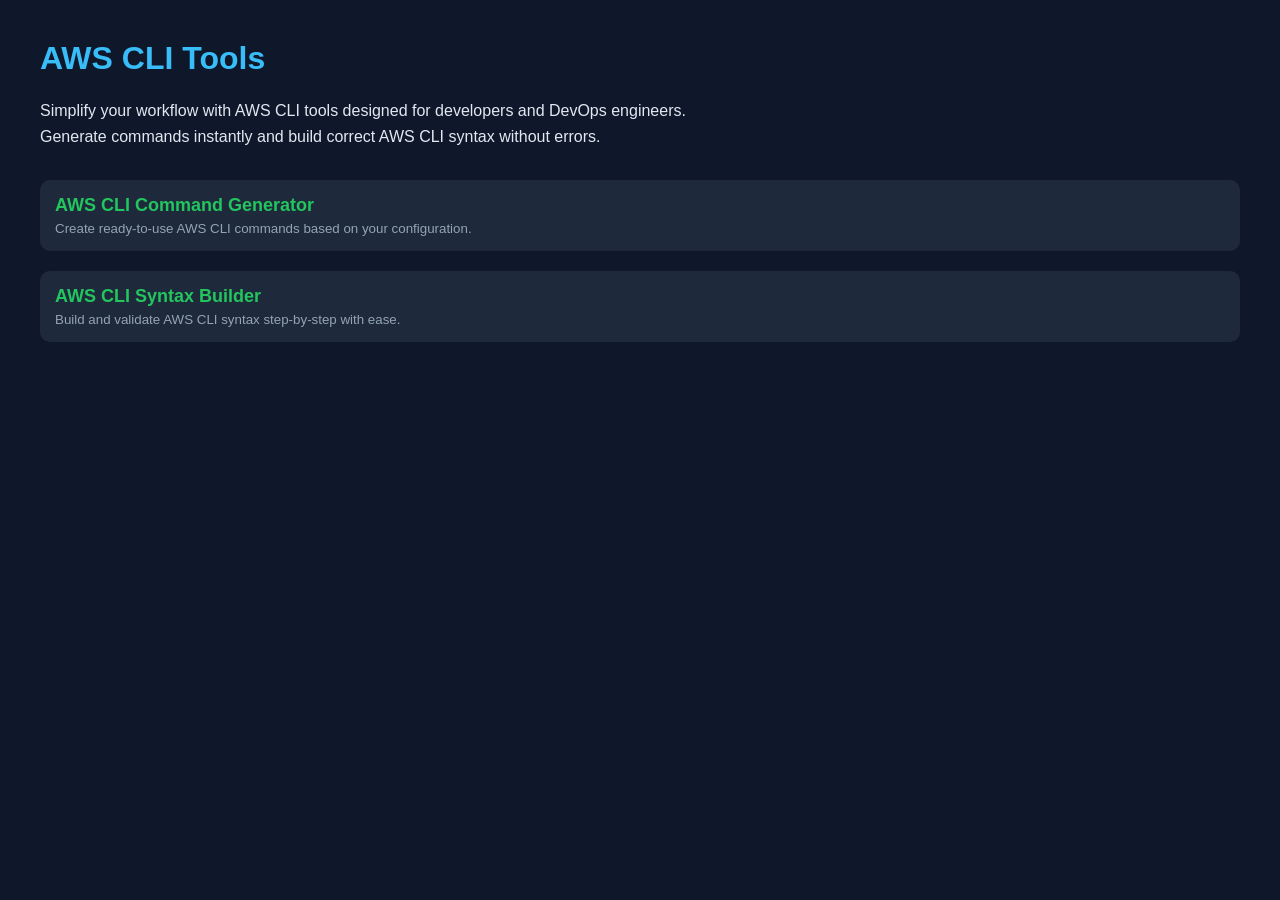
==== index.html @ 48c49c44 "Initial commit" ====
<!DOCTYPE html>
<html lang="en">
<head>
    <meta charset="UTF-8">
    <meta name="viewport" content="width=device-width, initial-scale=1.0">

    <!-- 🔐 Google Site Verification -->
    <meta name="google-site-verification" content="TU_CODIGO_DE_VERIFICACION_AQUI">

    <!-- SEO Básico -->
    <title>AWS CLI Tools – Command Generator & Syntax Builder</title>
    <meta name="description" content="Free AWS CLI tools to generate commands and build correct syntax instantly. Improve productivity with AWS command generators and syntax builders.">
    <meta name="keywords" content="aws cli command generator, aws cli syntax builder, aws command tool, aws cli helper, aws developer tools">
    <meta name="author" content="AI Tools Suite">

    <!-- Open Graph -->
    <meta property="og:title" content="AWS CLI Tools – Command Generator & Syntax Builder">
    <meta property="og:description" content="Generate AWS CLI commands and build correct syntax easily.">
    <meta property="og:type" content="website">

    <!-- Estilos -->
    <style>
        body {
            font-family: Arial, sans-serif;
            margin: 40px;
            background: #0f172a;
            color: #e2e8f0;
        }
        h1 {
            color: #38bdf8;
        }
        p {
            max-width: 700px;
            line-height: 1.6;
        }
        .tools {
            margin-top: 30px;
        }
        .tool {
            margin-bottom: 20px;
            padding: 15px;
            background: #1e293b;
            border-radius: 10px;
            transition: 0.2s;
        }
        .tool:hover {
            background: #334155;
        }
        a {
            text-decoration: none;
            color: #22c55e;
            font-weight: bold;
            font-size: 18px;
        }
        small {
            display: block;
            margin-top: 5px;
            color: #94a3b8;
        }
    </style>
</head>
<body>

    <h1>AWS CLI Tools</h1>

    <p>
        Simplify your workflow with AWS CLI tools designed for developers and DevOps engineers.
        Generate commands instantly and build correct AWS CLI syntax without errors.
    </p>

    <div class="tools">

        <div class="tool">
            <a href="cli_command_generator_aws/">AWS CLI Command Generator</a>
            <small>Create ready-to-use AWS CLI commands based on your configuration.</small>
        </div>

        <div class="tool">
            <a href="cli_syntax_builder/">AWS CLI Syntax Builder</a>
            <small>Build and validate AWS CLI syntax step-by-step with ease.</small>
        </div>

    </div>

</body>
</html>
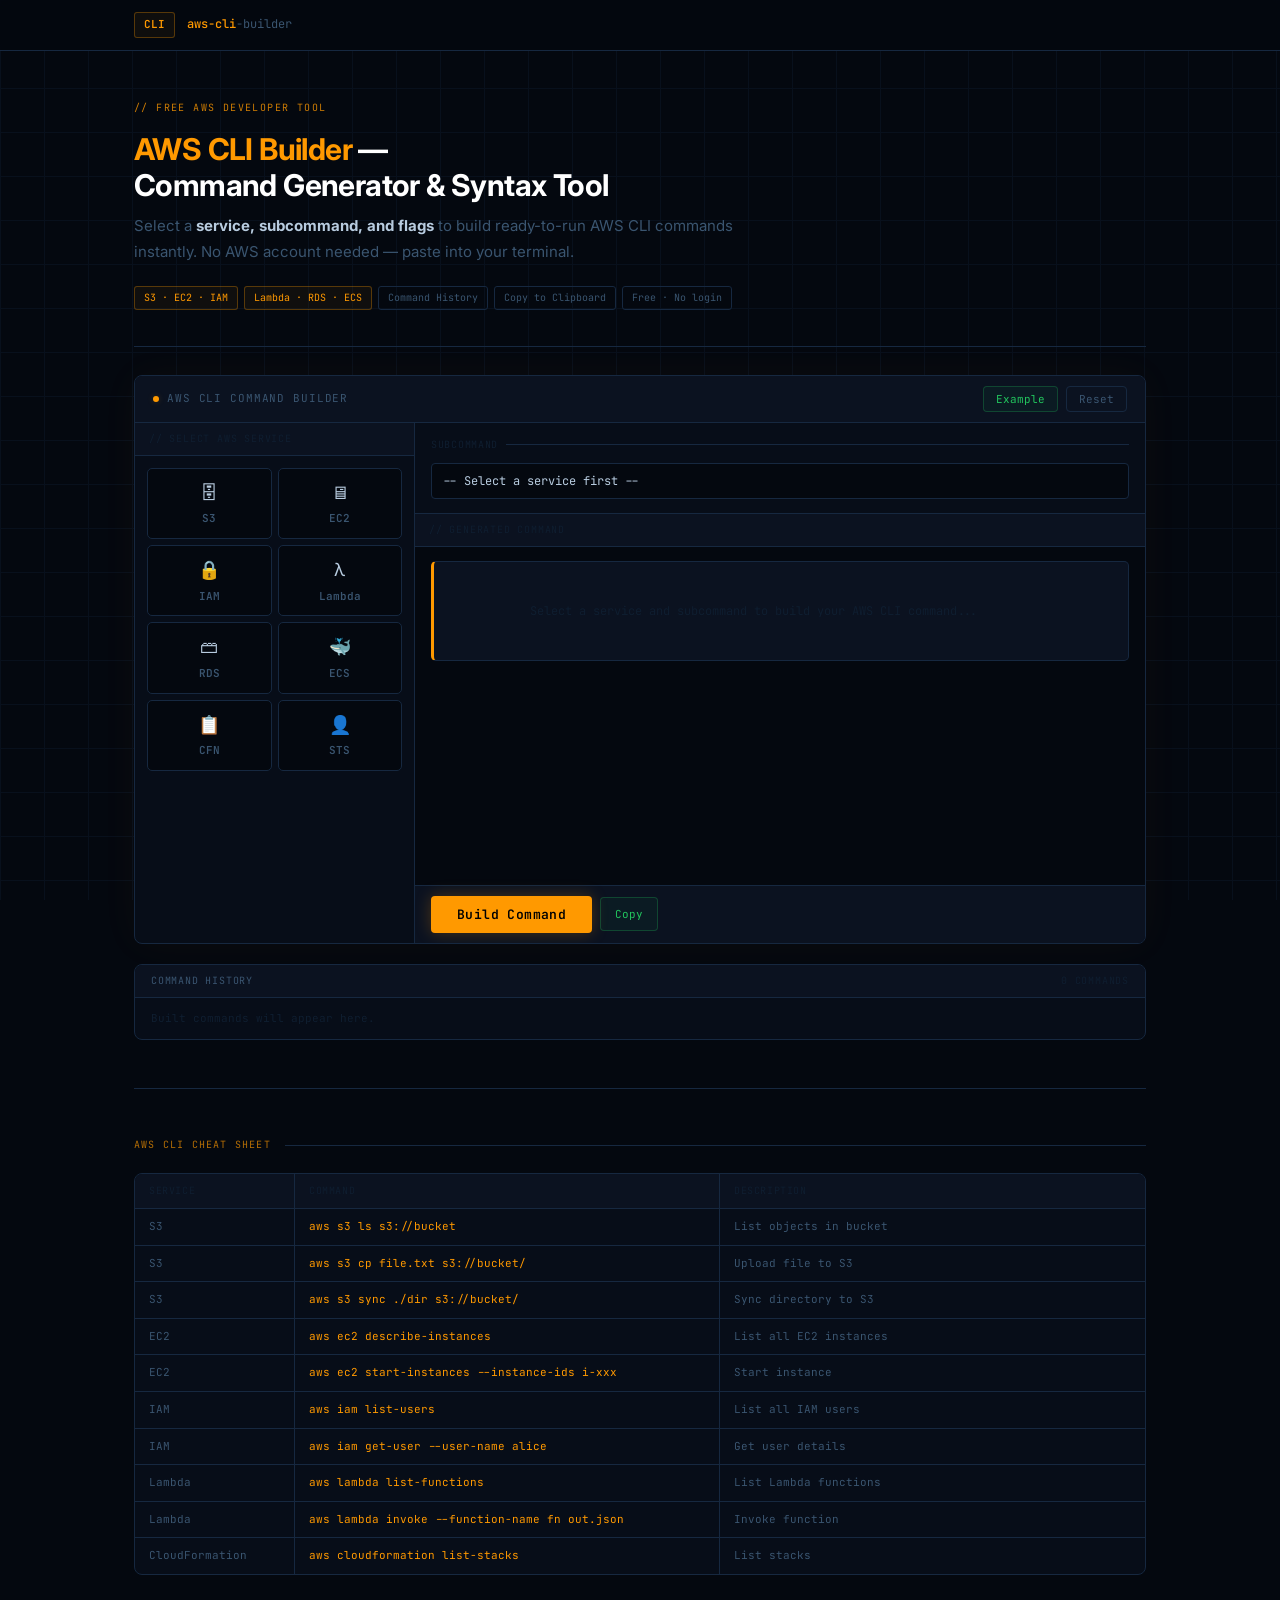
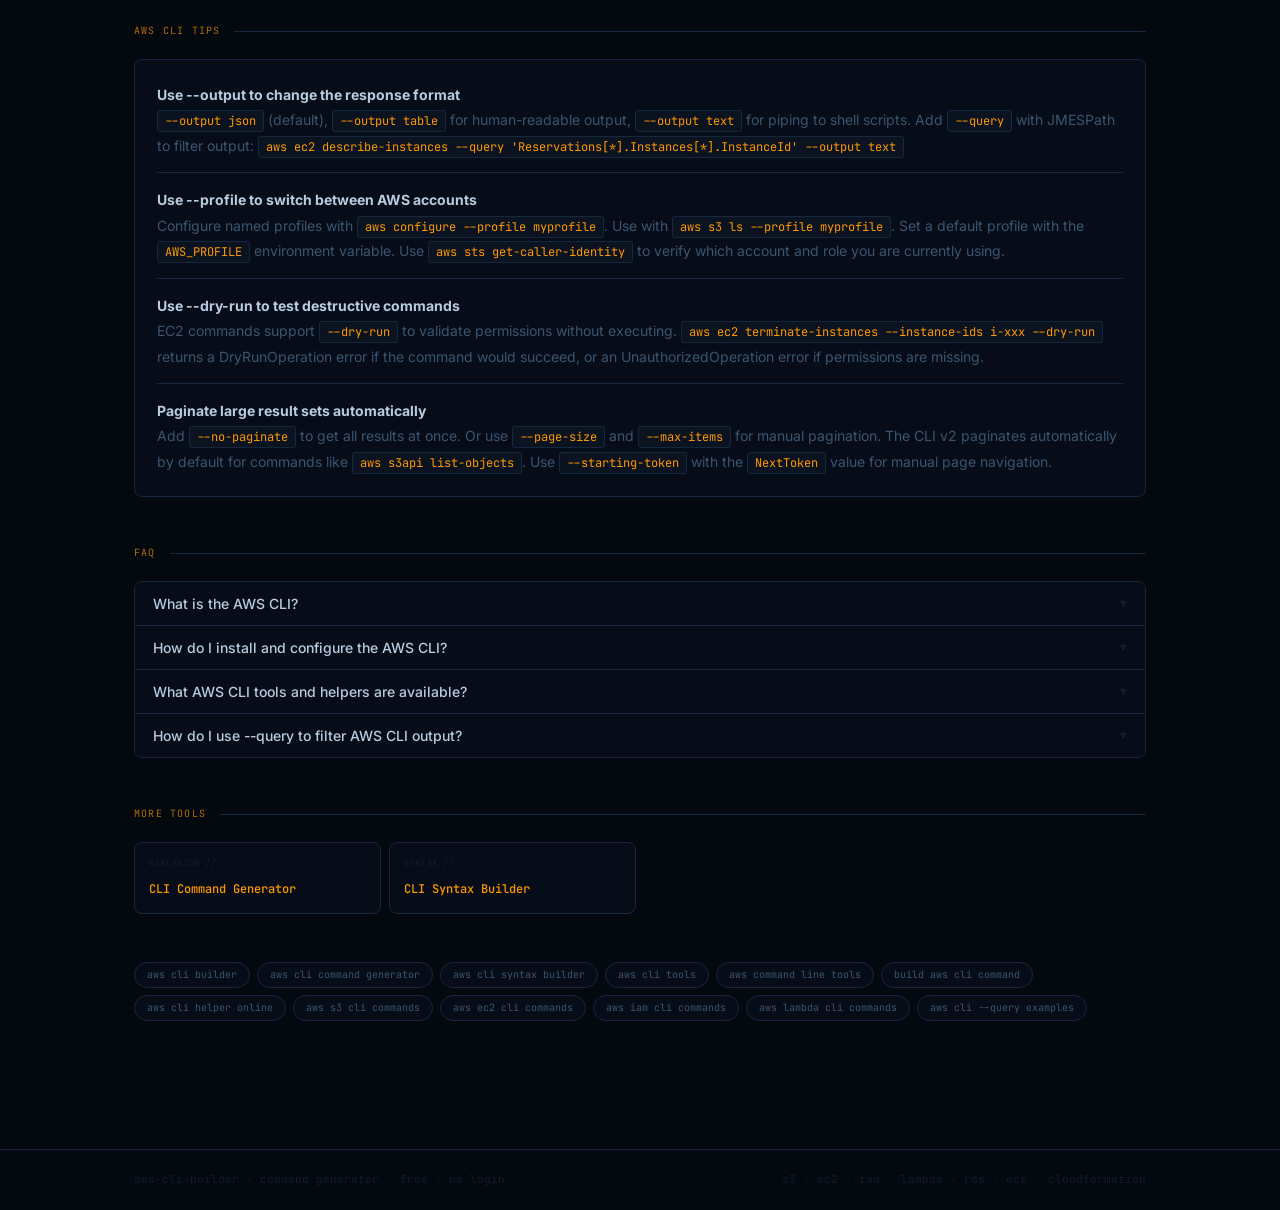
==== commit c2d13b90: "Actualizar index.html" ====
--- a/index.html
+++ b/index.html
@@ -1,86 +1,1536 @@
 <!DOCTYPE html>
+
 <html lang="en">
 <head>
-    <meta charset="UTF-8">
-    <meta name="viewport" content="width=device-width, initial-scale=1.0">
-
-    <!-- 🔐 Google Site Verification -->
-    <meta name="google-site-verification" content="TU_CODIGO_DE_VERIFICACION_AQUI">
-
-    <!-- SEO Básico -->
-    <title>AWS CLI Tools – Command Generator & Syntax Builder</title>
-    <meta name="description" content="Free AWS CLI tools to generate commands and build correct syntax instantly. Improve productivity with AWS command generators and syntax builders.">
-    <meta name="keywords" content="aws cli command generator, aws cli syntax builder, aws command tool, aws cli helper, aws developer tools">
-    <meta name="author" content="AI Tools Suite">
-
-    <!-- Open Graph -->
-    <meta property="og:title" content="AWS CLI Tools – Command Generator & Syntax Builder">
-    <meta property="og:description" content="Generate AWS CLI commands and build correct syntax easily.">
-    <meta property="og:type" content="website">
-
-    <!-- Estilos -->
-    <style>
-        body {
-            font-family: Arial, sans-serif;
-            margin: 40px;
-            background: #0f172a;
-            color: #e2e8f0;
-        }
-        h1 {
-            color: #38bdf8;
-        }
-        p {
-            max-width: 700px;
-            line-height: 1.6;
-        }
-        .tools {
-            margin-top: 30px;
-        }
-        .tool {
-            margin-bottom: 20px;
-            padding: 15px;
-            background: #1e293b;
-            border-radius: 10px;
-            transition: 0.2s;
-        }
-        .tool:hover {
-            background: #334155;
-        }
-        a {
-            text-decoration: none;
-            color: #22c55e;
-            font-weight: bold;
-            font-size: 18px;
-        }
-        small {
-            display: block;
-            margin-top: 5px;
-            color: #94a3b8;
-        }
-    </style>
+<meta charset="UTF-8">
+<meta name="viewport" content="width=device-width, initial-scale=1.0">
+<meta name="google-site-verification" content="PkLa_ViOo6FAHpvh8SacceMb95o9tePRdrqLNBz9X1M" />
+<meta name="robots" content="index, follow">
+
+<title>AWS CLI Builder – Free AWS Command Generator &amp; Syntax Builder</title>
+
+<meta name="description" content="Free AWS CLI builder. Select a service, subcommand and flags to generate ready-to-use AWS CLI commands instantly. Covers S3, EC2, IAM, Lambda, RDS, ECS, and more. No login required.">
+
+<meta name="keywords" content="aws cli builder, aws cli command generator, aws cli syntax builder, aws command line tools, aws cli tools, aws cli generator free, build aws cli command, aws cli helper, aws command generator">
+
+<link rel="canonical" href="https://franrivalbigprojects.github.io/aws-cli-tools/">
+
+<meta property="og:title" content="AWS CLI Builder – Free AWS Command Generator">
+<meta property="og:description" content="Build AWS CLI commands step by step. Select service, subcommand, and flags to generate ready-to-run commands. Free, no login.">
+<meta property="og:type" content="website">
+
+<link rel="preconnect" href="https://fonts.googleapis.com">
+<link rel="preconnect" href="https://fonts.gstatic.com" crossorigin>
+<link href="https://fonts.googleapis.com/css2?family=JetBrains+Mono:wght@400;500;600&family=Inter:wght@400;500;600;700&display=swap" rel="stylesheet">
+
+<style>
+:root {
+  --bg: #04080f;
+  --surface: #070d18;
+  --surface2: #0b1220;
+  --border: #0f1c2e;
+  --border2: #162840;
+  --aws: #ff9900;
+  --aws-dim: rgba(255,153,0,0.1);
+  --aws-dim2: rgba(255,153,0,0.05);
+  --aws-glow: rgba(255,153,0,0.2);
+  --green: #22c55e;
+  --green-dim: rgba(34,197,94,0.1);
+  --green-dim2: rgba(34,197,94,0.05);
+  --blue: #38bdf8;
+  --blue-dim: rgba(56,189,248,0.08);
+  --red: #f87171;
+  --red-dim: rgba(248,113,113,0.08);
+  --yellow: #fbbf24;
+  --yellow-dim: rgba(251,191,36,0.08);
+  --text: #b8cce0;
+  --text-muted: #3a5570;
+  --text-dim: #0f1e30;
+  --mono: 'JetBrains Mono', monospace;
+  --sans: 'Inter', sans-serif;
+  --r: 8px;
+}
+
+* { box-sizing: border-box; margin: 0; padding: 0; }
+
+body {
+  font-family: var(--sans);
+  background: var(--bg);
+  color: var(--text);
+  min-height: 100vh;
+  line-height: 1.6;
+}
+
+body::after {
+  content: "";
+  position: fixed;
+  inset: 0;
+  background-image:
+    linear-gradient(var(--border) 1px, transparent 1px),
+    linear-gradient(90deg, var(--border) 1px, transparent 1px);
+  background-size: 44px 44px;
+  opacity: 0.45;
+  pointer-events: none;
+  z-index: 0;
+}
+
+header {
+  border-bottom: 1px solid var(--border2);
+  position: sticky;
+  top: 0;
+  z-index: 100;
+  background: rgba(4,8,15,0.96);
+  backdrop-filter: blur(12px);
+}
+
+.header-inner {
+  max-width: 1060px;
+  margin: 0 auto;
+  padding: 0 24px;
+  height: 50px;
+  display: flex;
+  align-items: center;
+  gap: 12px;
+  position: relative;
+  z-index: 1;
+}
+
+.logo-pill {
+  font-family: var(--mono);
+  font-size: 11px;
+  font-weight: 600;
+  color: var(--aws);
+  background: var(--aws-dim2);
+  border: 1px solid rgba(255,153,0,0.3);
+  border-radius: 3px;
+  padding: 3px 9px;
+}
+
+.logo-text {
+  font-family: var(--mono);
+  font-size: 12px;
+  color: var(--text-muted);
+}
+
+.logo-text strong { color: var(--aws); font-weight: 500; }
+
+.wrapper {
+  max-width: 1060px;
+  margin: 0 auto;
+  padding: 0 24px 80px;
+  position: relative;
+  z-index: 1;
+}
+
+/* HERO */
+.hero {
+  padding: 48px 0 36px;
+  border-bottom: 1px solid var(--border2);
+  margin-bottom: 28px;
+}
+
+.hero-eyebrow {
+  font-family: var(--mono);
+  font-size: 10px;
+  letter-spacing: 0.14em;
+  text-transform: uppercase;
+  color: var(--aws);
+  margin-bottom: 14px;
+  opacity: 0.8;
+}
+
+h1 {
+  font-size: clamp(22px, 3.2vw, 30px);
+  font-weight: 700;
+  color: #fff;
+  margin-bottom: 10px;
+  letter-spacing: -0.02em;
+  line-height: 1.2;
+}
+
+h1 em { font-style: normal; color: var(--aws); }
+
+.hero-sub {
+  font-size: 15px;
+  color: var(--text-muted);
+  max-width: 600px;
+  line-height: 1.75;
+  margin-bottom: 20px;
+}
+
+.hero-sub strong { color: var(--text); }
+
+.pill-row { display: flex; flex-wrap: wrap; gap: 6px; }
+
+.pill {
+  font-family: var(--mono);
+  font-size: 10px;
+  padding: 3px 9px;
+  border-radius: 3px;
+  border: 1px solid;
+}
+
+.pill-aws { color: var(--aws); background: var(--aws-dim2); border-color: rgba(255,153,0,0.3); }
+.pill-dim { color: var(--text-muted); border-color: var(--border2); }
+
+/* TOOL SHELL */
+.tool-shell {
+  background: var(--surface);
+  border: 1px solid var(--border2);
+  border-radius: var(--r);
+  overflow: hidden;
+  margin-bottom: 20px;
+  box-shadow: 0 0 40px rgba(255,153,0,0.04);
+}
+
+.tool-topbar {
+  background: var(--surface2);
+  border-bottom: 1px solid var(--border2);
+  padding: 10px 18px;
+  display: flex;
+  align-items: center;
+  justify-content: space-between;
+  flex-wrap: wrap;
+  gap: 8px;
+}
+
+.topbar-label {
+  font-family: var(--mono);
+  font-size: 11px;
+  color: var(--text-muted);
+  text-transform: uppercase;
+  letter-spacing: 0.08em;
+  display: flex;
+  align-items: center;
+  gap: 8px;
+}
+
+.topbar-dot {
+  width: 6px;
+  height: 6px;
+  border-radius: 50%;
+  background: var(--aws);
+  box-shadow: 0 0 6px var(--aws-glow);
+  animation: pulse 2s ease-in-out infinite;
+}
+
+@keyframes pulse {
+  0%, 100% { opacity: 1; }
+  50% { opacity: 0.3; }
+}
+
+.btn-sm {
+  font-family: var(--mono);
+  font-size: 11px;
+  padding: 5px 12px;
+  border-radius: 4px;
+  cursor: pointer;
+  border: 1px solid;
+  transition: opacity 0.15s;
+}
+
+.btn-sm:hover { opacity: 0.75; }
+.btn-aws   { background: var(--aws-dim2); color: var(--aws); border-color: rgba(255,153,0,0.3); }
+.btn-ghost { background: transparent; color: var(--text-muted); border-color: var(--border2); }
+.btn-green { background: var(--green-dim2); color: var(--green); border-color: rgba(34,197,94,0.25); }
+
+/* BUILDER LAYOUT */
+.builder-body {
+  display: grid;
+  grid-template-columns: 280px 1fr;
+  min-height: 520px;
+}
+
+.builder-left {
+  border-right: 1px solid var(--border2);
+  display: flex;
+  flex-direction: column;
+  overflow-y: auto;
+  max-height: 520px;
+}
+
+.panel-head {
+  font-family: var(--mono);
+  font-size: 10px;
+  text-transform: uppercase;
+  letter-spacing: 0.08em;
+  color: var(--text-dim);
+  padding: 8px 14px;
+  border-bottom: 1px solid var(--border2);
+  background: var(--surface2);
+  position: sticky;
+  top: 0;
+}
+
+/* Service grid */
+.service-grid {
+  display: grid;
+  grid-template-columns: 1fr 1fr;
+  gap: 6px;
+  padding: 12px;
+}
+
+.svc-btn {
+  background: var(--bg);
+  border: 1px solid var(--border2);
+  border-radius: 5px;
+  padding: 10px 8px;
+  text-align: center;
+  cursor: pointer;
+  transition: all 0.15s;
+}
+
+.svc-btn:hover { border-color: rgba(255,153,0,0.3); background: var(--aws-dim2); }
+
+.svc-btn.active {
+  border-color: var(--aws);
+  background: var(--aws-dim);
+  box-shadow: 0 0 10px rgba(255,153,0,0.1);
+}
+
+.svc-icon { font-size: 18px; display: block; margin-bottom: 3px; }
+
+.svc-name {
+  font-family: var(--mono);
+  font-size: 11px;
+  font-weight: 600;
+  color: var(--text-muted);
+  display: block;
+}
+
+.svc-btn.active .svc-name { color: var(--aws); }
+
+/* Builder right */
+.builder-right {
+  display: flex;
+  flex-direction: column;
+}
+
+.cmd-section {
+  padding: 14px 16px;
+  border-bottom: 1px solid var(--border2);
+}
+
+.cmd-section-label {
+  font-family: var(--mono);
+  font-size: 10px;
+  text-transform: uppercase;
+  letter-spacing: 0.07em;
+  color: var(--text-dim);
+  margin-bottom: 10px;
+  display: flex;
+  align-items: center;
+  gap: 8px;
+}
+
+.cmd-section-label::after { content: ''; flex: 1; height: 1px; background: var(--border2); }
+
+/* Subcommand select */
+.cmd-select {
+  width: 100%;
+  background: var(--bg);
+  border: 1px solid var(--border2);
+  border-radius: 4px;
+  padding: 9px 11px;
+  font-family: var(--mono);
+  font-size: 12px;
+  color: var(--text);
+  -webkit-appearance: none;
+  transition: border-color 0.2s;
+}
+
+.cmd-select:focus { outline: none; border-color: rgba(255,153,0,0.35); }
+.cmd-select option { background: #0b1220; }
+
+/* Flags area */
+.flags-grid {
+  display: grid;
+  grid-template-columns: 1fr 1fr;
+  gap: 8px;
+  margin-top: 4px;
+}
+
+.flag-item { display: flex; flex-direction: column; gap: 4px; }
+
+.flag-label {
+  font-family: var(--mono);
+  font-size: 10px;
+  color: var(--text-muted);
+  letter-spacing: 0.04em;
+  display: flex;
+  align-items: center;
+  gap: 6px;
+}
+
+.flag-required {
+  font-size: 9px;
+  color: var(--red);
+  background: var(--red-dim);
+  border-radius: 2px;
+  padding: 0 4px;
+}
+
+.flag-optional {
+  font-size: 9px;
+  color: var(--text-dim);
+  background: var(--surface2);
+  border-radius: 2px;
+  padding: 0 4px;
+}
+
+.flag-input {
+  background: var(--bg);
+  border: 1px solid var(--border2);
+  border-radius: 4px;
+  padding: 7px 9px;
+  font-family: var(--mono);
+  font-size: 12px;
+  color: var(--text);
+  width: 100%;
+  transition: border-color 0.2s;
+}
+
+.flag-input:focus { outline: none; border-color: rgba(255,153,0,0.3); }
+.flag-input::placeholder { color: var(--text-dim); }
+
+/* Output */
+.output-section {
+  flex: 1;
+  display: flex;
+  flex-direction: column;
+}
+
+.output-wrap {
+  flex: 1;
+  background: var(--bg);
+  padding: 14px 16px;
+  display: flex;
+  flex-direction: column;
+  gap: 8px;
+}
+
+.cmd-output {
+  background: var(--surface2);
+  border: 1px solid var(--border2);
+  border-left: 3px solid var(--aws);
+  border-radius: 5px;
+  padding: 14px 16px;
+  font-family: var(--mono);
+  font-size: 13px;
+  color: var(--aws);
+  line-height: 1.8;
+  word-break: break-all;
+  white-space: pre-wrap;
+  min-height: 80px;
+  position: relative;
+}
+
+.cmd-placeholder {
+  color: var(--text-dim);
+  font-size: 12px;
+}
+
+.cmd-note {
+  font-family: var(--mono);
+  font-size: 11px;
+  color: var(--text-dim);
+  padding: 4px 0;
+}
+
+.output-footer {
+  border-top: 1px solid var(--border2);
+  padding: 10px 16px;
+  background: var(--surface2);
+  display: flex;
+  gap: 8px;
+  align-items: center;
+}
+
+.btn-build {
+  padding: 10px 26px;
+  font-family: var(--mono);
+  font-size: 13px;
+  font-weight: 600;
+  background: var(--aws);
+  color: #000;
+  border: none;
+  border-radius: 4px;
+  cursor: pointer;
+  letter-spacing: 0.03em;
+  transition: opacity 0.15s, box-shadow 0.15s;
+  box-shadow: 0 0 16px rgba(255,153,0,0.25);
+}
+
+.btn-build:hover { opacity: 0.87; box-shadow: 0 0 26px rgba(255,153,0,0.4); }
+
+.copy-btn {
+  padding: 9px 14px;
+  font-family: var(--mono);
+  font-size: 11px;
+  background: var(--green-dim2);
+  color: var(--green);
+  border: 1px solid rgba(34,197,94,0.25);
+  border-radius: 4px;
+  cursor: pointer;
+  transition: opacity 0.15s;
+}
+
+.copy-btn:hover { opacity: 0.75; }
+
+/* HISTORY */
+.history-section {
+  background: var(--surface);
+  border: 1px solid var(--border2);
+  border-radius: var(--r);
+  overflow: hidden;
+  margin-bottom: 20px;
+}
+
+.history-head {
+  background: var(--surface2);
+  border-bottom: 1px solid var(--border2);
+  padding: 8px 16px;
+  font-family: var(--mono);
+  font-size: 10px;
+  text-transform: uppercase;
+  letter-spacing: 0.08em;
+  color: var(--text-muted);
+  display: flex;
+  justify-content: space-between;
+}
+
+#historyList { max-height: 160px; overflow-y: auto; }
+
+.hist-item {
+  display: flex;
+  align-items: center;
+  gap: 10px;
+  padding: 8px 16px;
+  border-bottom: 1px solid var(--border2);
+  cursor: pointer;
+  transition: background 0.1s;
+}
+
+.hist-item:last-child { border-bottom: none; }
+.hist-item:hover { background: var(--aws-dim2); }
+
+.hist-cmd {
+  font-family: var(--mono);
+  font-size: 11px;
+  color: var(--text-muted);
+  flex: 1;
+  overflow: hidden;
+  text-overflow: ellipsis;
+  white-space: nowrap;
+}
+
+.hist-svc {
+  font-family: var(--mono);
+  font-size: 10px;
+  color: var(--aws);
+  flex-shrink: 0;
+}
+
+/* DIVIDER + CONTENT */
+hr.divider { border: none; border-top: 1px solid var(--border2); margin: 48px 0; }
+
+.content-section { margin-bottom: 48px; }
+
+.sec-head {
+  display: flex;
+  align-items: center;
+  gap: 14px;
+  margin-bottom: 20px;
+}
+
+.sec-label {
+  font-family: var(--mono);
+  font-size: 10px;
+  text-transform: uppercase;
+  letter-spacing: 0.12em;
+  color: var(--aws);
+  white-space: nowrap;
+  opacity: 0.7;
+}
+
+.sec-rule { flex: 1; height: 1px; background: var(--border2); }
+
+p { font-size: 14px; color: var(--text-muted); line-height: 1.8; margin-bottom: 10px; }
+p strong { color: var(--text); }
+
+code {
+  font-family: var(--mono);
+  font-size: 12px;
+  background: var(--surface2);
+  color: var(--aws);
+  padding: 2px 7px;
+  border-radius: 3px;
+  border: 1px solid var(--border2);
+}
+
+.cheat-table {
+  background: var(--surface);
+  border: 1px solid var(--border2);
+  border-radius: var(--r);
+  overflow: hidden;
+  margin-bottom: 14px;
+}
+
+.ct-row {
+  display: grid;
+  grid-template-columns: 160px 1fr 1fr;
+  border-bottom: 1px solid var(--border2);
+}
+
+.ct-row:last-child { border-bottom: none; }
+.ct-row.ct-head { background: var(--surface2); }
+
+.ct-cell {
+  padding: 9px 14px;
+  font-family: var(--mono);
+  font-size: 11px;
+  color: var(--text-muted);
+  border-right: 1px solid var(--border2);
+}
+
+.ct-cell:last-child { border-right: none; }
+.ct-head .ct-cell { font-size: 10px; color: var(--text-dim); text-transform: uppercase; letter-spacing: 0.06em; }
+.ct-cmd { color: var(--aws); }
+
+.dense-block {
+  background: var(--surface);
+  border: 1px solid var(--border2);
+  border-radius: var(--r);
+  padding: 22px;
+  margin-top: 14px;
+}
+
+.dense-block p { margin-bottom: 14px; padding-bottom: 14px; border-bottom: 1px solid var(--border2); }
+.dense-block p:last-child { margin-bottom: 0; padding-bottom: 0; border-bottom: none; }
+
+.faq-list {
+  margin-top: 14px;
+  border: 1px solid var(--border2);
+  border-radius: var(--r);
+  overflow: hidden;
+}
+
+.faq-item { border-bottom: 1px solid var(--border2); }
+.faq-item:last-child { border-bottom: none; }
+
+.faq-q {
+  width: 100%;
+  text-align: left;
+  background: var(--surface);
+  border: none;
+  padding: 13px 18px;
+  font-size: 14px;
+  font-weight: 500;
+  color: var(--text);
+  font-family: var(--sans);
+  cursor: pointer;
+  display: flex;
+  justify-content: space-between;
+  align-items: center;
+  gap: 12px;
+  transition: background 0.15s;
+}
+
+.faq-q:hover { background: var(--aws-dim2); }
+.faq-arrow { font-family: var(--mono); font-size: 11px; color: var(--text-dim); transition: transform 0.2s; flex-shrink: 0; }
+.faq-item.open .faq-arrow { transform: rotate(180deg); }
+
+.faq-a {
+  display: none;
+  padding: 0 18px 13px;
+  font-size: 13px;
+  color: var(--text-muted);
+  line-height: 1.75;
+  border-top: 1px solid var(--border2);
+  background: var(--bg);
+}
+
+.faq-item.open .faq-a { display: block; }
+.faq-a code { font-family: var(--mono); font-size: 11px; color: var(--aws); background: var(--aws-dim2); border-radius: 3px; padding: 1px 5px; }
+
+.other-tools {
+  display: grid;
+  grid-template-columns: repeat(auto-fill, minmax(200px, 1fr));
+  gap: 8px;
+  margin-top: 12px;
+}
+
+.otl {
+  background: var(--surface);
+  border: 1px solid var(--border2);
+  border-radius: var(--r);
+  padding: 12px 14px;
+  text-decoration: none;
+  display: block;
+  transition: border-color 0.15s;
+}
+
+.otl:hover { border-color: rgba(255,153,0,0.3); }
+.otl-eye { font-family: var(--mono); font-size: 9px; color: var(--text-dim); text-transform: uppercase; letter-spacing: 0.07em; margin-bottom: 4px; }
+.otl-name { font-family: var(--mono); font-size: 12px; color: var(--aws); font-weight: 500; }
+
+.tag-cloud { display: flex; flex-wrap: wrap; gap: 7px; margin-bottom: 48px; }
+
+.tag {
+  font-family: var(--mono);
+  font-size: 10px;
+  color: var(--text-muted);
+  background: var(--surface);
+  border: 1px solid var(--border2);
+  border-radius: 100px;
+  padding: 4px 12px;
+  cursor: default;
+  transition: color 0.15s, border-color 0.15s;
+}
+
+.tag:hover { color: var(--aws); border-color: rgba(255,153,0,0.3); }
+
+footer { border-top: 1px solid var(--border2); padding: 20px 0; position: relative; z-index: 1; }
+
+.footer-inner {
+  max-width: 1060px;
+  margin: 0 auto;
+  padding: 0 24px;
+  display: flex;
+  justify-content: space-between;
+  align-items: center;
+  flex-wrap: wrap;
+  gap: 8px;
+}
+
+footer p { font-family: var(--mono); font-size: 11px; color: var(--text-dim); margin: 0; }
+
+@media (max-width: 700px) {
+  .builder-body { grid-template-columns: 1fr; }
+  .builder-left { border-right: none; border-bottom: 1px solid var(--border2); max-height: 280px; }
+  .service-grid { grid-template-columns: repeat(4, 1fr); }
+  .flags-grid { grid-template-columns: 1fr; }
+  .ct-row { grid-template-columns: 100px 1fr 1fr; font-size: 10px; }
+}
+</style>
+
+<script type="application/ld+json">
+{
+  "@context": "https://schema.org",
+  "@type": "SoftwareApplication",
+  "name": "AWS CLI Builder",
+  "applicationCategory": "DeveloperApplication",
+  "operatingSystem": "Web",
+  "offers": { "@type": "Offer", "price": "0", "priceCurrency": "USD" },
+  "description": "Free AWS CLI builder. Select AWS service, subcommand, and flags to generate ready-to-use AWS CLI commands instantly. Covers S3, EC2, IAM, Lambda, RDS, ECS, CloudFormation, and more. No install or login required.",
+  "featureList": "AWS CLI command generation, S3 commands, EC2 commands, IAM commands, Lambda commands, RDS commands, ECS commands, CloudFormation commands, command history, copy to clipboard"
+}
+</script>
+
+<script type="application/ld+json">
+{
+  "@context": "https://schema.org",
+  "@type": "FAQPage",
+  "mainEntity": [
+    {
+      "@type": "Question",
+      "name": "What is an AWS CLI builder?",
+      "acceptedAnswer": {
+        "@type": "Answer",
+        "text": "An AWS CLI builder is a tool that helps you construct AWS CLI commands by selecting the service, subcommand, and required flags through a visual interface instead of memorizing command syntax. It generates the correct aws command string ready to paste into your terminal."
+      }
+    },
+    {
+      "@type": "Question",
+      "name": "How do I use the AWS CLI?",
+      "acceptedAnswer": {
+        "@type": "Answer",
+        "text": "Install the AWS CLI with pip install awscli or download from aws.amazon.com/cli. Configure with aws configure (enter Access Key ID, Secret Access Key, region, output format). Then run commands like aws s3 ls, aws ec2 describe-instances, or aws iam list-users. Use --profile to switch between named profiles and --region to override the default region per command."
+      }
+    },
+    {
+      "@type": "Question",
+      "name": "What AWS CLI tools are available?",
+      "acceptedAnswer": {
+        "@type": "Answer",
+        "text": "Key AWS CLI tools: AWS CLI v2 (official command-line interface), AWS Shell (autocomplete shell for AWS CLI), aws-vault (securely store and access AWS credentials), Steampipe (SQL queries over AWS resources), awslogs (stream CloudWatch logs), and this builder for generating commands visually."
+      }
+    }
+  ]
+}
+</script>
+
 </head>
+
 <body>
 
-    <h1>AWS CLI Tools</h1>
-
-    <p>
-        Simplify your workflow with AWS CLI tools designed for developers and DevOps engineers.
-        Generate commands instantly and build correct AWS CLI syntax without errors.
+<header>
+  <div class="header-inner">
+    <span class="logo-pill">CLI</span>
+    <span class="logo-text"><strong>aws-cli</strong>-builder</span>
+  </div>
+</header>
+
+<div class="wrapper">
+
+  <section class="hero">
+    <p class="hero-eyebrow">// Free AWS Developer Tool</p>
+    <h1><em>AWS CLI Builder</em> &mdash;<br>Command Generator &amp; Syntax Tool</h1>
+    <p class="hero-sub">
+      Select a <strong>service, subcommand, and flags</strong> to build ready-to-run AWS CLI commands instantly. No AWS account needed — paste into your terminal.
     </p>
-
-    <div class="tools">
-
-        <div class="tool">
-            <a href="cli_command_generator_aws/">AWS CLI Command Generator</a>
-            <small>Create ready-to-use AWS CLI commands based on your configuration.</small>
+    <div class="pill-row">
+      <span class="pill pill-aws">S3 · EC2 · IAM</span>
+      <span class="pill pill-aws">Lambda · RDS · ECS</span>
+      <span class="pill pill-dim">Command History</span>
+      <span class="pill pill-dim">Copy to Clipboard</span>
+      <span class="pill pill-dim">Free · No login</span>
+    </div>
+  </section>
+
+  <!-- BUILDER TOOL -->
+
+  <div class="tool-shell">
+    <div class="tool-topbar">
+      <div class="topbar-label">
+        <span class="topbar-dot"></span>
+        AWS CLI Command Builder
+      </div>
+      <div style="display:flex;gap:8px;">
+        <button class="btn-sm btn-green" onclick="loadExample()">Example</button>
+        <button class="btn-sm btn-ghost" onclick="resetBuilder()">Reset</button>
+      </div>
+    </div>
+
+
+<div class="builder-body">
+
+  <!-- Service selector -->
+  <div class="builder-left">
+    <div class="panel-head">// Select AWS Service</div>
+    <div class="service-grid" id="serviceGrid"></div>
+  </div>
+
+  <!-- Command builder -->
+  <div class="builder-right">
+
+    <div class="cmd-section">
+      <div class="cmd-section-label">Subcommand</div>
+      <select class="cmd-select" id="subcmdSelect" onchange="onSubcmdChange()">
+        <option value="">-- Select a service first --</option>
+      </select>
+    </div>
+
+    <div class="cmd-section" id="flagsSection" style="display:none;">
+      <div class="cmd-section-label">Flags</div>
+      <div class="flags-grid" id="flagsGrid"></div>
+    </div>
+
+    <div class="output-section">
+      <div class="panel-head">// Generated Command</div>
+      <div class="output-wrap">
+        <div class="cmd-output" id="cmdOutput">
+          <span class="cmd-placeholder">Select a service and subcommand to build your AWS CLI command...</span>
         </div>
-
-        <div class="tool">
-            <a href="cli_syntax_builder/">AWS CLI Syntax Builder</a>
-            <small>Build and validate AWS CLI syntax step-by-step with ease.</small>
-        </div>
-
+        <div class="cmd-note" id="cmdNote"></div>
+      </div>
+      <div class="output-footer">
+        <button class="btn-build" onclick="buildCommand()">Build Command</button>
+        <button class="copy-btn" onclick="copyCommand()">Copy</button>
+        <span id="copyFb" style="font-family:var(--mono);font-size:11px;color:var(--green);display:none;">Copied!</span>
+      </div>
     </div>
+
+  </div>
+</div>
+
+
+  </div>
+
+  <!-- HISTORY -->
+
+  <div class="history-section">
+    <div class="history-head">
+      <span>Command History</span>
+      <span id="histCount" style="color:var(--text-dim);">0 commands</span>
+    </div>
+    <div id="historyList">
+      <div style="padding:12px 16px;font-family:var(--mono);font-size:11px;color:var(--text-dim);">Built commands will appear here.</div>
+    </div>
+  </div>
+
+  <hr class="divider">
+
+  <!-- CHEAT SHEET -->
+
+  <section class="content-section">
+    <div class="sec-head">
+      <span class="sec-label">AWS CLI Cheat Sheet</span>
+      <span class="sec-rule"></span>
+    </div>
+    <div class="cheat-table">
+      <div class="ct-row ct-head">
+        <div class="ct-cell">Service</div>
+        <div class="ct-cell">Command</div>
+        <div class="ct-cell">Description</div>
+      </div>
+      <div class="ct-row"><div class="ct-cell">S3</div><div class="ct-cell ct-cmd">aws s3 ls s3://bucket</div><div class="ct-cell">List objects in bucket</div></div>
+      <div class="ct-row"><div class="ct-cell">S3</div><div class="ct-cell ct-cmd">aws s3 cp file.txt s3://bucket/</div><div class="ct-cell">Upload file to S3</div></div>
+      <div class="ct-row"><div class="ct-cell">S3</div><div class="ct-cell ct-cmd">aws s3 sync ./dir s3://bucket/</div><div class="ct-cell">Sync directory to S3</div></div>
+      <div class="ct-row"><div class="ct-cell">EC2</div><div class="ct-cell ct-cmd">aws ec2 describe-instances</div><div class="ct-cell">List all EC2 instances</div></div>
+      <div class="ct-row"><div class="ct-cell">EC2</div><div class="ct-cell ct-cmd">aws ec2 start-instances --instance-ids i-xxx</div><div class="ct-cell">Start instance</div></div>
+      <div class="ct-row"><div class="ct-cell">IAM</div><div class="ct-cell ct-cmd">aws iam list-users</div><div class="ct-cell">List all IAM users</div></div>
+      <div class="ct-row"><div class="ct-cell">IAM</div><div class="ct-cell ct-cmd">aws iam get-user --user-name alice</div><div class="ct-cell">Get user details</div></div>
+      <div class="ct-row"><div class="ct-cell">Lambda</div><div class="ct-cell ct-cmd">aws lambda list-functions</div><div class="ct-cell">List Lambda functions</div></div>
+      <div class="ct-row"><div class="ct-cell">Lambda</div><div class="ct-cell ct-cmd">aws lambda invoke --function-name fn out.json</div><div class="ct-cell">Invoke function</div></div>
+      <div class="ct-row"><div class="ct-cell">CloudFormation</div><div class="ct-cell ct-cmd">aws cloudformation list-stacks</div><div class="ct-cell">List stacks</div></div>
+    </div>
+  </section>
+
+  <!-- QUICK TIPS -->
+
+  <section class="content-section">
+    <div class="sec-head">
+      <span class="sec-label">AWS CLI Tips</span>
+      <span class="sec-rule"></span>
+    </div>
+    <div class="dense-block">
+      <p><strong>Use --output to change the response format</strong><br>
+      <code>--output json</code> (default), <code>--output table</code> for human-readable output, <code>--output text</code> for piping to shell scripts. Add <code>--query</code> with JMESPath to filter output: <code>aws ec2 describe-instances --query 'Reservations[*].Instances[*].InstanceId' --output text</code></p>
+      <p><strong>Use --profile to switch between AWS accounts</strong><br>
+      Configure named profiles with <code>aws configure --profile myprofile</code>. Use with <code>aws s3 ls --profile myprofile</code>. Set a default profile with the <code>AWS_PROFILE</code> environment variable. Use <code>aws sts get-caller-identity</code> to verify which account and role you are currently using.</p>
+      <p><strong>Use --dry-run to test destructive commands</strong><br>
+      EC2 commands support <code>--dry-run</code> to validate permissions without executing. <code>aws ec2 terminate-instances --instance-ids i-xxx --dry-run</code> returns a DryRunOperation error if the command would succeed, or an UnauthorizedOperation error if permissions are missing.</p>
+      <p><strong>Paginate large result sets automatically</strong><br>
+      Add <code>--no-paginate</code> to get all results at once. Or use <code>--page-size</code> and <code>--max-items</code> for manual pagination. The CLI v2 paginates automatically by default for commands like <code>aws s3api list-objects</code>. Use <code>--starting-token</code> with the <code>NextToken</code> value for manual page navigation.</p>
+    </div>
+  </section>
+
+  <!-- FAQ -->
+
+  <section class="content-section">
+    <div class="sec-head">
+      <span class="sec-label">FAQ</span>
+      <span class="sec-rule"></span>
+    </div>
+    <div class="faq-list">
+      <div class="faq-item">
+        <button class="faq-q" onclick="toggleFaq(this)">What is the AWS CLI?<span class="faq-arrow">&#9660;</span></button>
+        <div class="faq-a">The AWS Command Line Interface (AWS CLI) is an open source tool that enables you to interact with AWS services using commands in your terminal. AWS CLI v2 is the current version, available for Windows, macOS, and Linux. Configure it with <code>aws configure</code> and use commands like <code>aws s3 ls</code>, <code>aws ec2 describe-instances</code>, or <code>aws lambda list-functions</code>.</div>
+      </div>
+      <div class="faq-item">
+        <button class="faq-q" onclick="toggleFaq(this)">How do I install and configure the AWS CLI?<span class="faq-arrow">&#9660;</span></button>
+        <div class="faq-a">Download from aws.amazon.com/cli or install with <code>pip install awscli</code>. Run <code>aws configure</code> and enter your Access Key ID, Secret Access Key, default region (e.g. us-east-1), and output format (json). Credentials are stored in <code>~/.aws/credentials</code>. Use <code>aws sts get-caller-identity</code> to verify the configuration worked.</div>
+      </div>
+      <div class="faq-item">
+        <button class="faq-q" onclick="toggleFaq(this)">What AWS CLI tools and helpers are available?<span class="faq-arrow">&#9660;</span></button>
+        <div class="faq-a">Popular AWS CLI tools: <strong>aws-shell</strong> — interactive CLI with autocomplete. <strong>aws-vault</strong> — secure credential storage. <strong>awslogs</strong> — stream CloudWatch logs. <strong>Steampipe</strong> — SQL queries over AWS resources. <strong>cfn-lint</strong> — CloudFormation template linter. This builder generates commands visually without memorizing syntax.</div>
+      </div>
+      <div class="faq-item">
+        <button class="faq-q" onclick="toggleFaq(this)">How do I use --query to filter AWS CLI output?<span class="faq-arrow">&#9660;</span></button>
+        <div class="faq-a"><code>--query</code> uses JMESPath syntax. Examples: <code>aws ec2 describe-instances --query 'Reservations[*].Instances[*].[InstanceId,State.Name]' --output table</code> lists instance IDs and states. <code>aws s3api list-buckets --query 'Buckets[*].Name' --output text</code> lists bucket names. Use <code>--output text</code> for shell script piping.</div>
+      </div>
+    </div>
+  </section>
+
+  <!-- OTHER TOOLS -->
+
+  <section class="content-section">
+    <div class="sec-head">
+      <span class="sec-label">More Tools</span>
+      <span class="sec-rule"></span>
+    </div>
+    <div class="other-tools">
+      <a href="cli_command_generator_aws/" class="otl">
+        <p class="otl-eye">generator //</p>
+        <span class="otl-name">CLI Command Generator</span>
+      </a>
+      <a href="cli_syntax_builder/" class="otl">
+        <p class="otl-eye">syntax //</p>
+        <span class="otl-name">CLI Syntax Builder</span>
+      </a>
+    </div>
+  </section>
+
+  <div class="tag-cloud">
+    <span class="tag">aws cli builder</span>
+    <span class="tag">aws cli command generator</span>
+    <span class="tag">aws cli syntax builder</span>
+    <span class="tag">aws cli tools</span>
+    <span class="tag">aws command line tools</span>
+    <span class="tag">build aws cli command</span>
+    <span class="tag">aws cli helper online</span>
+    <span class="tag">aws s3 cli commands</span>
+    <span class="tag">aws ec2 cli commands</span>
+    <span class="tag">aws iam cli commands</span>
+    <span class="tag">aws lambda cli commands</span>
+    <span class="tag">aws cli --query examples</span>
+  </div>
+
+</div>
+
+<footer>
+  <div class="footer-inner">
+    <p>aws-cli-builder &middot; command generator &middot; free &middot; no login</p>
+    <p>s3 &middot; ec2 &middot; iam &middot; lambda &middot; rds &middot; ecs &middot; cloudformation</p>
+  </div>
+</footer>
+
+<script>
+// ─── SERVICE + COMMAND DATA ───
+var SERVICES = {
+  s3: {
+    icon: '&#x1F5C4;',
+    label: 'S3',
+    cmds: {
+      'ls': {
+        desc: 'List buckets or objects',
+        flags: [
+          { name: '--bucket', placeholder: 's3://my-bucket', label: 'Bucket URI', required: false },
+          { name: '--recursive', placeholder: '', label: 'Recursive', required: false, isFlag: true },
+          { name: '--human-readable', placeholder: '', label: 'Human readable', required: false, isFlag: true }
+        ]
+      },
+      'cp': {
+        desc: 'Copy file to/from S3',
+        flags: [
+          { name: 'source', placeholder: 'file.txt or s3://bucket/key', label: 'Source', required: true },
+          { name: 'dest', placeholder: 's3://bucket/ or ./local/', label: 'Destination', required: true },
+          { name: '--recursive', placeholder: '', label: 'Recursive', required: false, isFlag: true },
+          { name: '--acl', placeholder: 'private', label: '--acl', required: false }
+        ]
+      },
+      'sync': {
+        desc: 'Sync directory to/from S3',
+        flags: [
+          { name: 'source', placeholder: './dist', label: 'Source dir', required: true },
+          { name: 'dest', placeholder: 's3://my-bucket/', label: 'Destination', required: true },
+          { name: '--delete', placeholder: '', label: 'Delete removed', required: false, isFlag: true },
+          { name: '--exclude', placeholder: '*.log', label: '--exclude', required: false }
+        ]
+      },
+      'rm': {
+        desc: 'Remove objects from S3',
+        flags: [
+          { name: 'target', placeholder: 's3://my-bucket/file.txt', label: 'Target', required: true },
+          { name: '--recursive', placeholder: '', label: 'Recursive', required: false, isFlag: true }
+        ]
+      },
+      'mb': {
+        desc: 'Create a new S3 bucket',
+        flags: [
+          { name: 'bucket', placeholder: 's3://my-new-bucket', label: 'Bucket URI', required: true },
+          { name: '--region', placeholder: 'us-east-1', label: '--region', required: false }
+        ]
+      }
+    }
+  },
+  ec2: {
+    icon: '&#x1F5A5;',
+    label: 'EC2',
+    cmds: {
+      'describe-instances': {
+        desc: 'List EC2 instances',
+        flags: [
+          { name: '--instance-ids', placeholder: 'i-0abc1234 i-0xyz5678', label: '--instance-ids', required: false },
+          { name: '--filters', placeholder: 'Name=instance-state-name,Values=running', label: '--filters', required: false },
+          { name: '--region', placeholder: 'us-east-1', label: '--region', required: false }
+        ]
+      },
+      'start-instances': {
+        desc: 'Start stopped instances',
+        flags: [
+          { name: '--instance-ids', placeholder: 'i-0abc1234', label: '--instance-ids', required: true },
+          { name: '--dry-run', placeholder: '', label: 'Dry run', required: false, isFlag: true }
+        ]
+      },
+      'stop-instances': {
+        desc: 'Stop running instances',
+        flags: [
+          { name: '--instance-ids', placeholder: 'i-0abc1234', label: '--instance-ids', required: true },
+          { name: '--force', placeholder: '', label: 'Force stop', required: false, isFlag: true }
+        ]
+      },
+      'terminate-instances': {
+        desc: 'Terminate instances permanently',
+        flags: [
+          { name: '--instance-ids', placeholder: 'i-0abc1234', label: '--instance-ids', required: true },
+          { name: '--dry-run', placeholder: '', label: 'Dry run', required: false, isFlag: true }
+        ]
+      },
+      'describe-security-groups': {
+        desc: 'List security groups',
+        flags: [
+          { name: '--group-ids', placeholder: 'sg-0abc1234', label: '--group-ids', required: false },
+          { name: '--filters', placeholder: 'Name=vpc-id,Values=vpc-xxx', label: '--filters', required: false }
+        ]
+      }
+    }
+  },
+  iam: {
+    icon: '&#x1F512;',
+    label: 'IAM',
+    cmds: {
+      'list-users': {
+        desc: 'List all IAM users',
+        flags: [
+          { name: '--max-items', placeholder: '100', label: '--max-items', required: false },
+          { name: '--path-prefix', placeholder: '/division/', label: '--path-prefix', required: false }
+        ]
+      },
+      'get-user': {
+        desc: 'Get details of a user',
+        flags: [
+          { name: '--user-name', placeholder: 'alice', label: '--user-name', required: false }
+        ]
+      },
+      'create-user': {
+        desc: 'Create a new IAM user',
+        flags: [
+          { name: '--user-name', placeholder: 'new-user', label: '--user-name', required: true },
+          { name: '--path', placeholder: '/team/', label: '--path', required: false },
+          { name: '--tags', placeholder: 'Key=Env,Value=prod', label: '--tags', required: false }
+        ]
+      },
+      'list-roles': {
+        desc: 'List IAM roles',
+        flags: [
+          { name: '--path-prefix', placeholder: '/service-role/', label: '--path-prefix', required: false },
+          { name: '--max-items', placeholder: '50', label: '--max-items', required: false }
+        ]
+      },
+      'attach-user-policy': {
+        desc: 'Attach managed policy to user',
+        flags: [
+          { name: '--user-name', placeholder: 'alice', label: '--user-name', required: true },
+          { name: '--policy-arn', placeholder: 'arn:aws:iam::aws:policy/ReadOnlyAccess', label: '--policy-arn', required: true }
+        ]
+      }
+    }
+  },
+  lambda: {
+    icon: '&#x03BB;',
+    label: 'Lambda',
+    cmds: {
+      'list-functions': {
+        desc: 'List Lambda functions',
+        flags: [
+          { name: '--max-items', placeholder: '50', label: '--max-items', required: false },
+          { name: '--function-version', placeholder: 'ALL', label: '--function-version', required: false }
+        ]
+      },
+      'invoke': {
+        desc: 'Invoke a Lambda function',
+        flags: [
+          { name: '--function-name', placeholder: 'my-function', label: '--function-name', required: true },
+          { name: '--payload', placeholder: '{"key":"value"}', label: '--payload', required: false },
+          { name: 'outfile', placeholder: 'response.json', label: 'Output file', required: true }
+        ]
+      },
+      'get-function': {
+        desc: 'Get function configuration',
+        flags: [
+          { name: '--function-name', placeholder: 'my-function', label: '--function-name', required: true },
+          { name: '--qualifier', placeholder: '$LATEST', label: '--qualifier', required: false }
+        ]
+      },
+      'update-function-code': {
+        desc: 'Update function code from zip',
+        flags: [
+          { name: '--function-name', placeholder: 'my-function', label: '--function-name', required: true },
+          { name: '--zip-file', placeholder: 'fileb://function.zip', label: '--zip-file', required: false },
+          { name: '--s3-bucket', placeholder: 'my-deploy-bucket', label: '--s3-bucket', required: false },
+          { name: '--s3-key', placeholder: 'function.zip', label: '--s3-key', required: false }
+        ]
+      }
+    }
+  },
+  rds: {
+    icon: '&#x1F5C3;',
+    label: 'RDS',
+    cmds: {
+      'describe-db-instances': {
+        desc: 'List RDS instances',
+        flags: [
+          { name: '--db-instance-identifier', placeholder: 'my-db', label: '--db-instance-id', required: false },
+          { name: '--filters', placeholder: 'Name=engine,Values=mysql', label: '--filters', required: false }
+        ]
+      },
+      'start-db-instance': {
+        desc: 'Start a stopped RDS instance',
+        flags: [
+          { name: '--db-instance-identifier', placeholder: 'my-db', label: '--db-instance-id', required: true }
+        ]
+      },
+      'stop-db-instance': {
+        desc: 'Stop an RDS instance',
+        flags: [
+          { name: '--db-instance-identifier', placeholder: 'my-db', label: '--db-instance-id', required: true }
+        ]
+      },
+      'create-db-snapshot': {
+        desc: 'Create a manual snapshot',
+        flags: [
+          { name: '--db-instance-identifier', placeholder: 'my-db', label: '--db-instance-id', required: true },
+          { name: '--db-snapshot-identifier', placeholder: 'my-db-snap-2025', label: '--snapshot-id', required: true }
+        ]
+      }
+    }
+  },
+  ecs: {
+    icon: '&#x1F433;',
+    label: 'ECS',
+    cmds: {
+      'list-clusters': {
+        desc: 'List ECS clusters',
+        flags: [
+          { name: '--max-results', placeholder: '10', label: '--max-results', required: false }
+        ]
+      },
+      'list-tasks': {
+        desc: 'List running tasks',
+        flags: [
+          { name: '--cluster', placeholder: 'my-cluster', label: '--cluster', required: false },
+          { name: '--desired-status', placeholder: 'RUNNING', label: '--desired-status', required: false },
+          { name: '--service-name', placeholder: 'my-service', label: '--service-name', required: false }
+        ]
+      },
+      'describe-services': {
+        desc: 'Get service details',
+        flags: [
+          { name: '--cluster', placeholder: 'my-cluster', label: '--cluster', required: true },
+          { name: '--services', placeholder: 'my-service', label: '--services', required: true }
+        ]
+      },
+      'update-service': {
+        desc: 'Update service task count',
+        flags: [
+          { name: '--cluster', placeholder: 'my-cluster', label: '--cluster', required: true },
+          { name: '--service', placeholder: 'my-service', label: '--service', required: true },
+          { name: '--desired-count', placeholder: '3', label: '--desired-count', required: false },
+          { name: '--force-new-deployment', placeholder: '', label: 'Force deploy', required: false, isFlag: true }
+        ]
+      }
+    }
+  },
+  cloudformation: {
+    icon: '&#x1F4CB;',
+    label: 'CFN',
+    cmds: {
+      'list-stacks': {
+        desc: 'List CloudFormation stacks',
+        flags: [
+          { name: '--stack-status-filter', placeholder: 'CREATE_COMPLETE UPDATE_COMPLETE', label: '--status-filter', required: false }
+        ]
+      },
+      'describe-stacks': {
+        desc: 'Get stack details',
+        flags: [
+          { name: '--stack-name', placeholder: 'my-stack', label: '--stack-name', required: false }
+        ]
+      },
+      'deploy': {
+        desc: 'Deploy a template',
+        flags: [
+          { name: '--template-file', placeholder: 'template.yaml', label: '--template-file', required: true },
+          { name: '--stack-name', placeholder: 'my-stack', label: '--stack-name', required: true },
+          { name: '--capabilities', placeholder: 'CAPABILITY_IAM', label: '--capabilities', required: false },
+          { name: '--parameter-overrides', placeholder: 'Env=prod', label: '--parameter-overrides', required: false }
+        ]
+      },
+      'delete-stack': {
+        desc: 'Delete a stack',
+        flags: [
+          { name: '--stack-name', placeholder: 'my-stack', label: '--stack-name', required: true }
+        ]
+      }
+    }
+  },
+  sts: {
+    icon: '&#x1F464;',
+    label: 'STS',
+    cmds: {
+      'get-caller-identity': {
+        desc: 'Get current identity',
+        flags: []
+      },
+      'assume-role': {
+        desc: 'Assume an IAM role',
+        flags: [
+          { name: '--role-arn', placeholder: 'arn:aws:iam::123456789012:role/MyRole', label: '--role-arn', required: true },
+          { name: '--role-session-name', placeholder: 'my-session', label: '--session-name', required: true },
+          { name: '--duration-seconds', placeholder: '3600', label: '--duration', required: false }
+        ]
+      }
+    }
+  }
+};
+
+var activeSvc = null;
+var history = [];
+
+// ─── INIT ───
+function init() {
+  var grid = document.getElementById('serviceGrid');
+  Object.keys(SERVICES).forEach(function(svcKey) {
+    var svc = SERVICES[svcKey];
+    var btn = document.createElement('div');
+    btn.className = 'svc-btn';
+    btn.id = 'svc-' + svcKey;
+    btn.onclick = function() { selectService(svcKey); };
+    var icon = document.createElement('span');
+    icon.className = 'svc-icon';
+    icon.innerHTML = svc.icon;
+    var name = document.createElement('span');
+    name.className = 'svc-name';
+    name.textContent = svc.label;
+    btn.appendChild(icon);
+    btn.appendChild(name);
+    grid.appendChild(btn);
+  });
+}
+
+function selectService(svcKey) {
+  activeSvc = svcKey;
+  document.querySelectorAll('.svc-btn').forEach(function(b) { b.classList.remove('active'); });
+  var btn = document.getElementById('svc-' + svcKey);
+  if (btn) btn.classList.add('active');
+
+  var svc = SERVICES[svcKey];
+  var sel = document.getElementById('subcmdSelect');
+  sel.innerHTML = '';
+  var def = document.createElement('option');
+  def.value = '';
+  def.textContent = '-- Select subcommand --';
+  sel.appendChild(def);
+
+  Object.keys(svc.cmds).forEach(function(cmdKey) {
+    var opt = document.createElement('option');
+    opt.value = cmdKey;
+    opt.textContent = cmdKey + ' — ' + svc.cmds[cmdKey].desc;
+    sel.appendChild(opt);
+  });
+
+  document.getElementById('flagsSection').style.display = 'none';
+  document.getElementById('flagsGrid').innerHTML = '';
+  setPlaceholder();
+}
+
+function onSubcmdChange() {
+  var svcKey = activeSvc;
+  if (!svcKey) return;
+  var cmdKey = document.getElementById('subcmdSelect').value;
+  if (!cmdKey) {
+    document.getElementById('flagsSection').style.display = 'none';
+    setPlaceholder();
+    return;
+  }
+
+  var cmd = SERVICES[svcKey].cmds[cmdKey];
+  var flagsGrid = document.getElementById('flagsGrid');
+  flagsGrid.innerHTML = '';
+
+  if (cmd.flags.length === 0) {
+    document.getElementById('flagsSection').style.display = 'none';
+  } else {
+    document.getElementById('flagsSection').style.display = 'block';
+    cmd.flags.forEach(function(flag) {
+      if (flag.isFlag) {
+        var item = document.createElement('div');
+        item.className = 'flag-item';
+        var lbl = document.createElement('label');
+        lbl.className = 'flag-label';
+        var cb = document.createElement('input');
+        cb.type = 'checkbox';
+        cb.id = 'flag-' + flag.name.replace(/[^a-z0-9]/gi, '_');
+        cb.style.accentColor = 'var(--aws)';
+        cb.style.marginRight = '6px';
+        var txt = document.createTextNode(flag.label);
+        var span = document.createElement('span');
+        span.className = 'flag-optional';
+        span.textContent = 'flag';
+        lbl.appendChild(cb);
+        lbl.appendChild(txt);
+        lbl.appendChild(span);
+        item.appendChild(lbl);
+        flagsGrid.appendChild(item);
+      } else {
+        var item2 = document.createElement('div');
+        item2.className = 'flag-item';
+        var lbl2 = document.createElement('label');
+        lbl2.className = 'flag-label';
+        lbl2.textContent = flag.label + ' ';
+        var badge = document.createElement('span');
+        badge.className = flag.required ? 'flag-required' : 'flag-optional';
+        badge.textContent = flag.required ? 'required' : 'optional';
+        lbl2.appendChild(badge);
+        var inp = document.createElement('input');
+        inp.type = 'text';
+        inp.className = 'flag-input';
+        inp.id = 'flag-' + flag.name.replace(/[^a-z0-9]/gi, '_');
+        inp.placeholder = flag.placeholder;
+        item2.appendChild(lbl2);
+        item2.appendChild(inp);
+        flagsGrid.appendChild(item2);
+      }
+    });
+  }
+
+  buildCommand();
+}
+
+function setPlaceholder() {
+  document.getElementById('cmdOutput').innerHTML = '<span class="cmd-placeholder">Select a service and subcommand to build your AWS CLI command...</span>';
+  document.getElementById('cmdNote').textContent = '';
+}
+
+function buildCommand() {
+  var svcKey = activeSvc;
+  if (!svcKey) return;
+  var cmdKey = document.getElementById('subcmdSelect').value;
+  if (!cmdKey) { setPlaceholder(); return; }
+
+  var svc = SERVICES[svcKey];
+  var cmd = svc.cmds[cmdKey];
+
+  var parts = ['aws'];
+
+  // S3 high-level vs s3api
+  if (svcKey === 's3') {
+    parts.push('s3');
+  } else if (svcKey === 'cloudformation') {
+    parts.push('cloudformation');
+  } else {
+    parts.push(svcKey);
+  }
+
+  // Special case for s3 ls / cp / sync / rm / mb
+  if (svcKey === 's3' && ['ls','cp','sync','rm','mb'].indexOf(cmdKey) !== -1) {
+    parts.push(cmdKey);
+  } else {
+    parts.push(cmdKey);
+  }
+
+  // Positional args (no leading --)
+  var positionals = cmd.flags.filter(function(f) { return !f.name.startsWith('--') && !f.isFlag; });
+  positionals.forEach(function(flag) {
+    var inp = document.getElementById('flag-' + flag.name.replace(/[^a-z0-9]/gi, '_'));
+    if (inp && inp.value.trim()) parts.push(inp.value.trim());
+  });
+
+  // Named flags
+  var named = cmd.flags.filter(function(f) { return f.name.startsWith('--') && !f.isFlag; });
+  named.forEach(function(flag) {
+    var id = 'flag-' + flag.name.replace(/[^a-z0-9]/gi, '_');
+    var inp = document.getElementById(id);
+    if (inp && inp.value.trim()) {
+      parts.push(flag.name);
+      parts.push(inp.value.trim());
+    }
+  });
+
+  // Boolean flags (checkboxes)
+  var boolFlags = cmd.flags.filter(function(f) { return f.isFlag; });
+  boolFlags.forEach(function(flag) {
+    var id = 'flag-' + flag.name.replace(/[^a-z0-9]/gi, '_');
+    var cb = document.getElementById(id);
+    if (cb && cb.checked) parts.push(flag.name);
+  });
+
+  var finalCmd = parts.join(' ');
+  document.getElementById('cmdOutput').textContent = finalCmd;
+  document.getElementById('cmdNote').textContent = '// ' + cmd.desc;
+
+  // Add to history
+  addToHistory(finalCmd, svcKey.toUpperCase());
+}
+
+function addToHistory(cmd, svc) {
+  history.unshift({ cmd: cmd, svc: svc });
+  if (history.length > 10) history.pop();
+  renderHistory();
+}
+
+function renderHistory() {
+  var list = document.getElementById('historyList');
+  list.innerHTML = '';
+  document.getElementById('histCount').textContent = history.length + ' command' + (history.length !== 1 ? 's' : '');
+
+  if (!history.length) {
+    list.innerHTML = '<div style="padding:12px 16px;font-family:var(--mono);font-size:11px;color:var(--text-dim);">Built commands will appear here.</div>';
+    return;
+  }
+
+  history.forEach(function(item) {
+    var row = document.createElement('div');
+    row.className = 'hist-item';
+    row.onclick = function() {
+      document.getElementById('cmdOutput').textContent = item.cmd;
+    };
+    var svcEl = document.createElement('span');
+    svcEl.className = 'hist-svc';
+    svcEl.textContent = item.svc;
+    var cmdEl = document.createElement('span');
+    cmdEl.className = 'hist-cmd';
+    cmdEl.textContent = item.cmd;
+    row.appendChild(svcEl);
+    row.appendChild(cmdEl);
+    list.appendChild(row);
+  });
+}
+
+function copyCommand() {
+  var text = document.getElementById('cmdOutput').textContent;
+  if (!text || text.indexOf('Select a service') !== -1) return;
+  if (navigator.clipboard) {
+    navigator.clipboard.writeText(text).then(showCopy);
+  } else {
+    var ta = document.createElement('textarea');
+    ta.value = text;
+    document.body.appendChild(ta);
+    ta.select();
+    document.execCommand('copy');
+    document.body.removeChild(ta);
+    showCopy();
+  }
+}
+
+function showCopy() {
+  var fb = document.getElementById('copyFb');
+  fb.style.display = 'inline';
+  setTimeout(function() { fb.style.display = 'none'; }, 2000);
+}
+
+function loadExample() {
+  selectService('s3');
+  setTimeout(function() {
+    document.getElementById('subcmdSelect').value = 'cp';
+    onSubcmdChange();
+    setTimeout(function() {
+      var srcInp = document.getElementById('flag-source');
+      var dstInp = document.getElementById('flag-dest');
+      if (srcInp) srcInp.value = './dist/index.html';
+      if (dstInp) dstInp.value = 's3://my-website-bucket/';
+      buildCommand();
+    }, 50);
+  }, 50);
+}
+
+function resetBuilder() {
+  activeSvc = null;
+  document.querySelectorAll('.svc-btn').forEach(function(b) { b.classList.remove('active'); });
+  document.getElementById('subcmdSelect').innerHTML = '<option value="">-- Select a service first --</option>';
+  document.getElementById('flagsSection').style.display = 'none';
+  document.getElementById('flagsGrid').innerHTML = '';
+  setPlaceholder();
+}
+
+function toggleFaq(btn) {
+  btn.parentElement.classList.toggle('open');
+}
+
+init();
+</script>
 
 </body>
 </html>
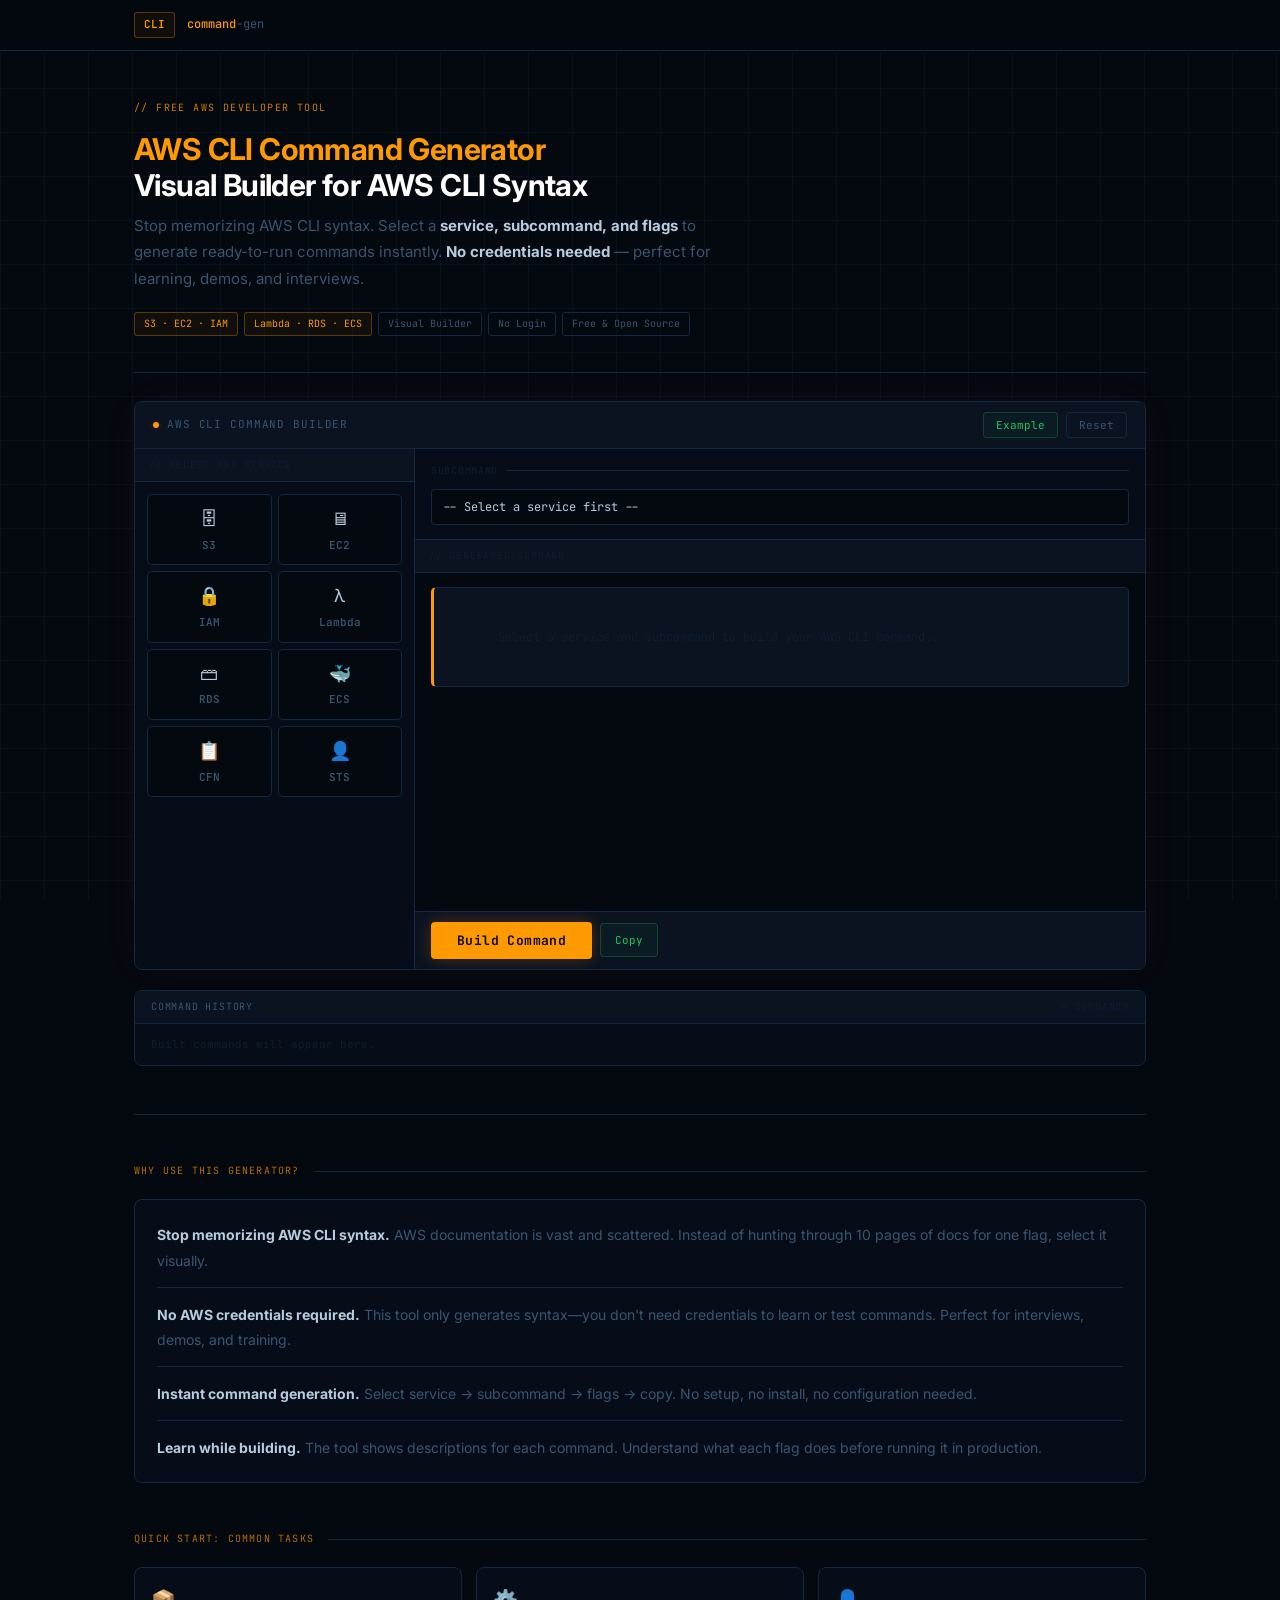
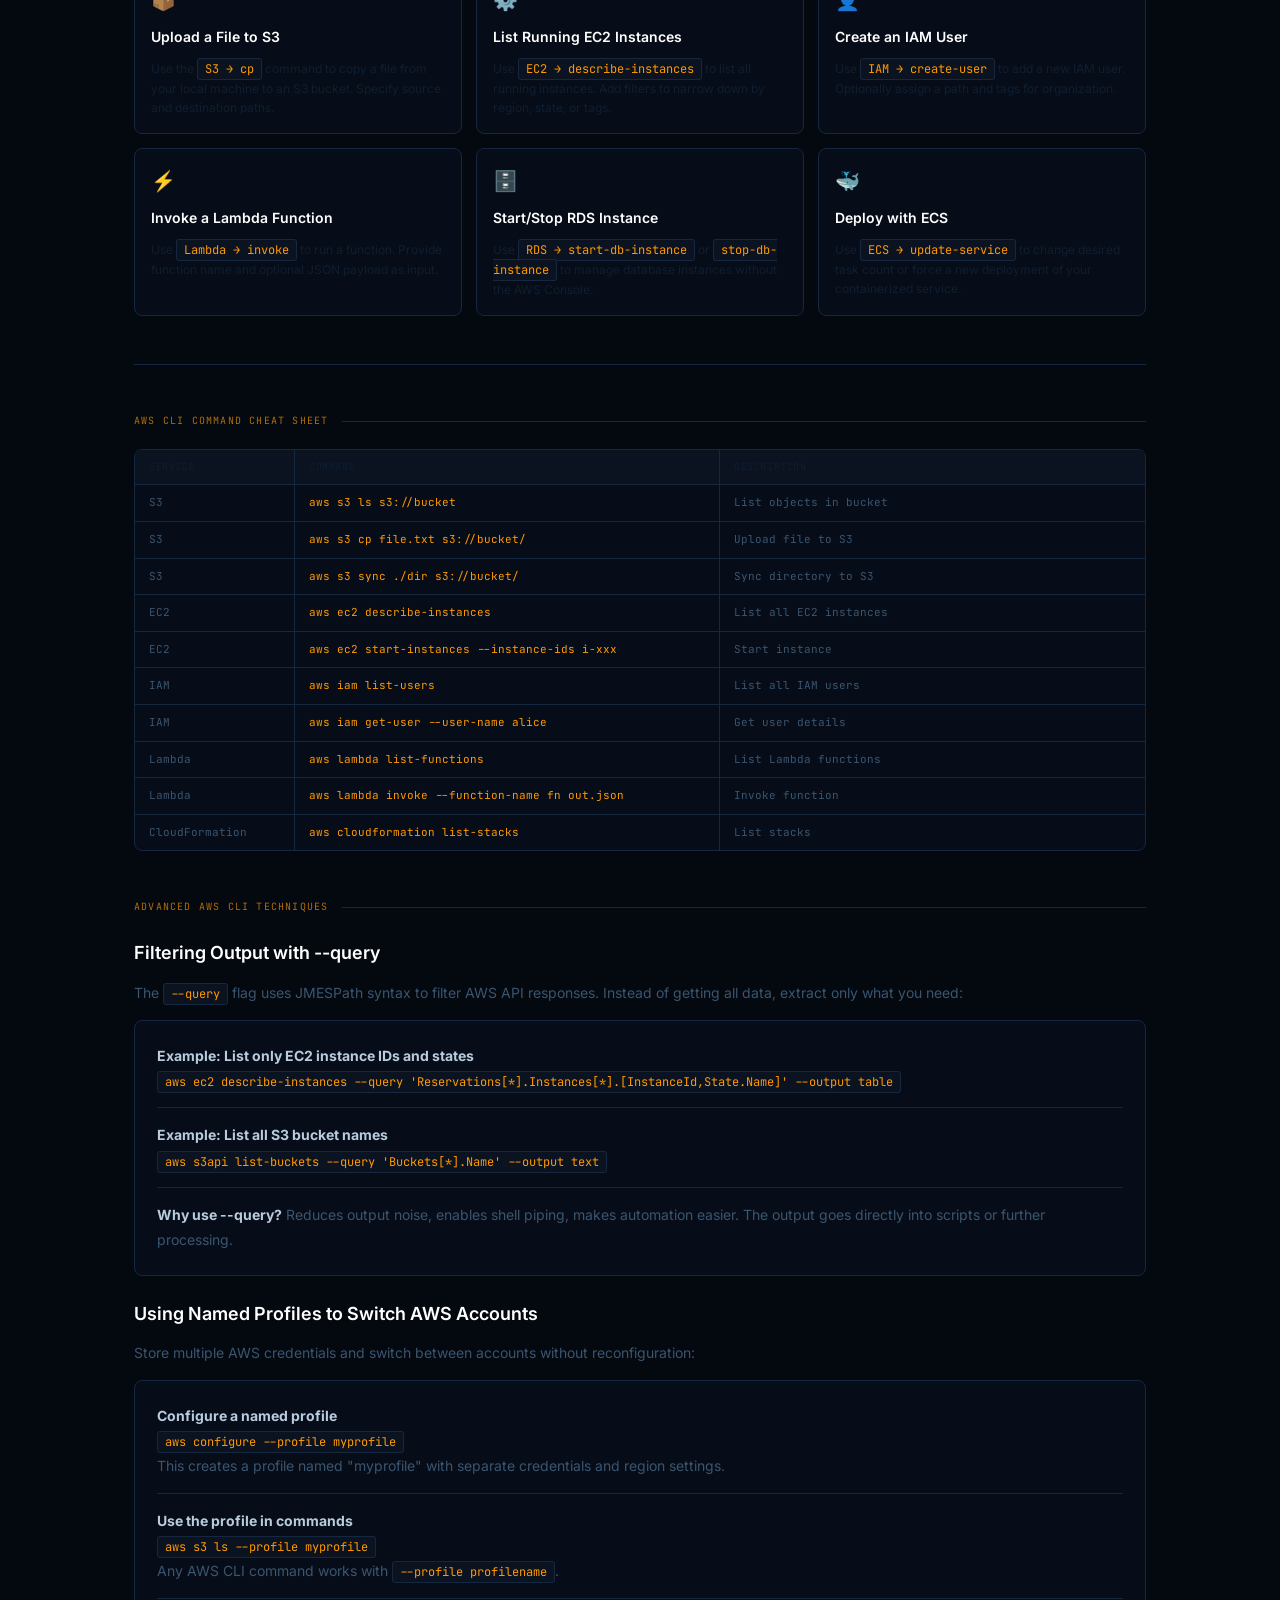
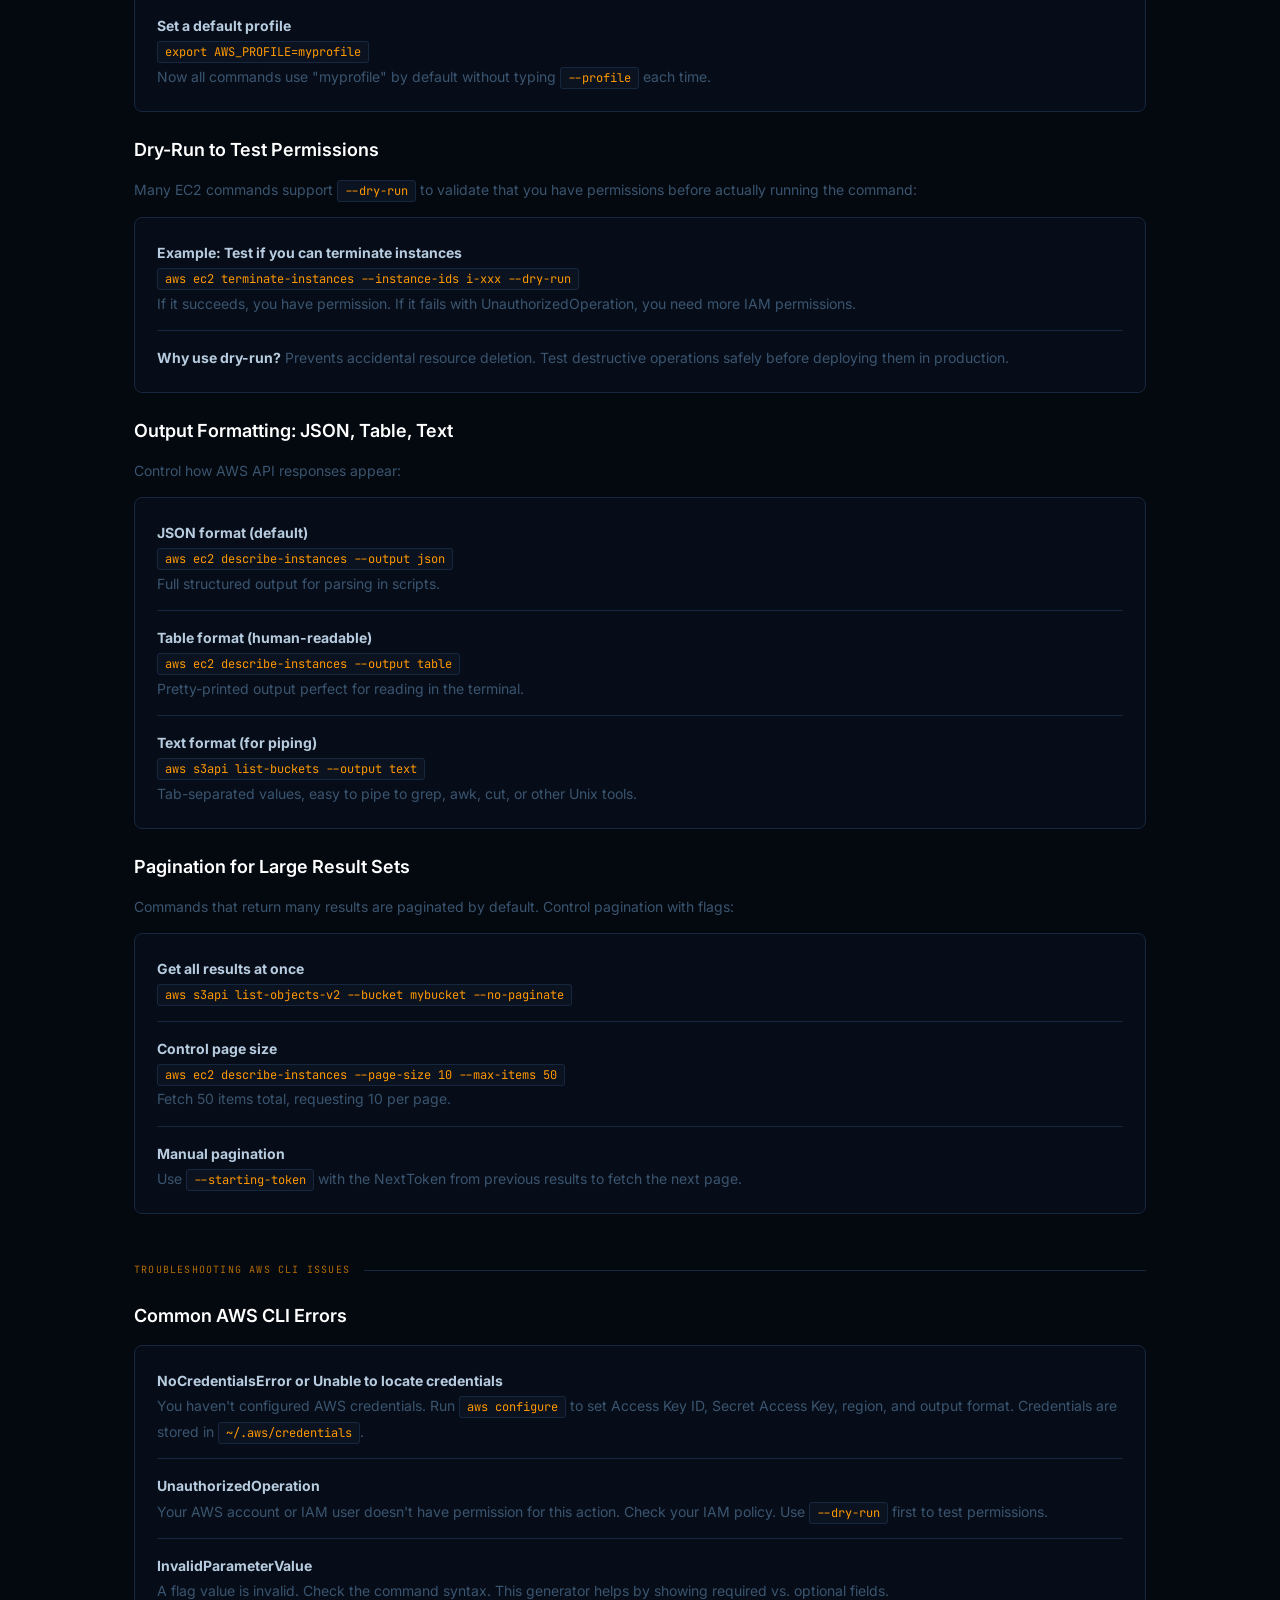
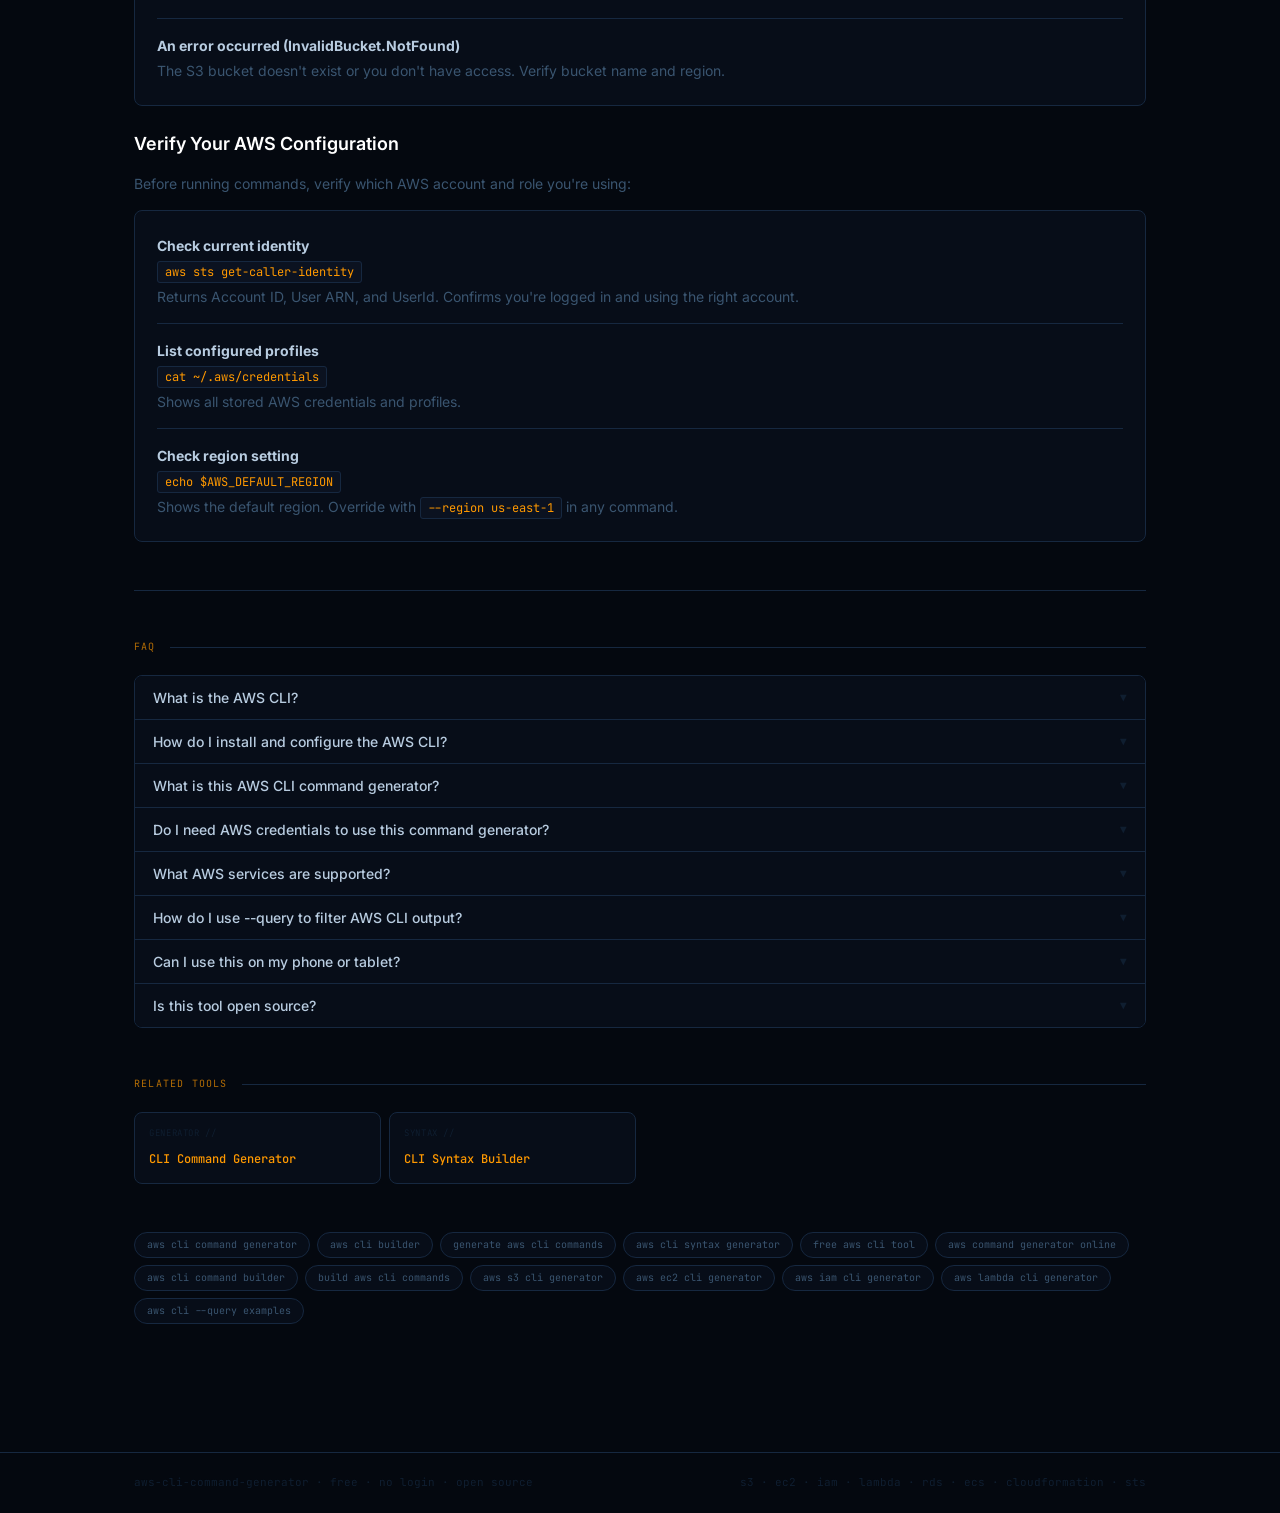
==== commit 177e06de: "Actualizar index.html" ====
--- a/index.html
+++ b/index.html
@@ -7,16 +7,16 @@
 <meta name="google-site-verification" content="PkLa_ViOo6FAHpvh8SacceMb95o9tePRdrqLNBz9X1M" />
 <meta name="robots" content="index, follow">
 
-<title>AWS CLI Builder – Free AWS Command Generator &amp; Syntax Builder</title>
-
-<meta name="description" content="Free AWS CLI builder. Select a service, subcommand and flags to generate ready-to-use AWS CLI commands instantly. Covers S3, EC2, IAM, Lambda, RDS, ECS, and more. No login required.">
-
-<meta name="keywords" content="aws cli builder, aws cli command generator, aws cli syntax builder, aws command line tools, aws cli tools, aws cli generator free, build aws cli command, aws cli helper, aws command generator">
+<title>AWS CLI Command Generator – Free Online Builder Tool</title>
+
+<meta name="description" content="Free AWS CLI command generator. Build S3, EC2, IAM, Lambda, RDS commands visually—no syntax memorization needed. Generate ready-to-run AWS CLI commands instantly online.">
+
+<meta name="keywords" content="aws cli command generator, aws cli builder, generate aws cli commands, aws cli syntax generator, free aws cli tool, aws command generator online, aws cli command builder, build aws cli commands">
 
 <link rel="canonical" href="https://franrivalbigprojects.github.io/aws-cli-tools/">
 
-<meta property="og:title" content="AWS CLI Builder – Free AWS Command Generator">
-<meta property="og:description" content="Build AWS CLI commands step by step. Select service, subcommand, and flags to generate ready-to-run commands. Free, no login.">
+<meta property="og:title" content="AWS CLI Command Generator – Free Online Builder">
+<meta property="og:description" content="Generate AWS CLI commands for S3, EC2, IAM, Lambda, RDS instantly. Visual builder, no login required.">
 <meta property="og:type" content="website">
 
 <link rel="preconnect" href="https://fonts.googleapis.com">
@@ -558,6 +558,9 @@
 p { font-size: 14px; color: var(--text-muted); line-height: 1.8; margin-bottom: 10px; }
 p strong { color: var(--text); }
 
+h2 { font-size: 18px; font-weight: 600; color: #fff; margin: 24px 0 12px; }
+h3 { font-size: 15px; font-weight: 500; color: #fff; margin: 16px 0 8px; }
+
 code {
   font-family: var(--mono);
   font-size: 12px;
@@ -690,6 +693,31 @@
 
 .tag:hover { color: var(--aws); border-color: rgba(255,153,0,0.3); }
 
+/* TUTORIAL BLOCKS */
+.tutorial-grid {
+  display: grid;
+  grid-template-columns: repeat(auto-fit, minmax(280px, 1fr));
+  gap: 14px;
+  margin-top: 14px;
+}
+
+.tutorial-card {
+  background: var(--surface);
+  border: 1px solid var(--border2);
+  border-radius: var(--r);
+  padding: 16px;
+  display: flex;
+  flex-direction: column;
+  gap: 10px;
+  transition: border-color 0.15s;
+}
+
+.tutorial-card:hover { border-color: rgba(255,153,0,0.3); }
+
+.tut-icon { font-size: 20px; }
+.tut-title { font-weight: 600; color: #fff; font-size: 14px; }
+.tut-desc { font-size: 12px; color: var(--text-dim); line-height: 1.6; }
+
 footer { border-top: 1px solid var(--border2); padding: 20px 0; position: relative; z-index: 1; }
 
 .footer-inner {
@@ -711,19 +739,25 @@
   .service-grid { grid-template-columns: repeat(4, 1fr); }
   .flags-grid { grid-template-columns: 1fr; }
   .ct-row { grid-template-columns: 100px 1fr 1fr; font-size: 10px; }
+  .tutorial-grid { grid-template-columns: 1fr; }
 }
 </style>
 
 <script type="application/ld+json">
 {
   "@context": "https://schema.org",
-  "@type": "SoftwareApplication",
-  "name": "AWS CLI Builder",
+  "@type": "WebApplication",
+  "name": "AWS CLI Command Generator",
   "applicationCategory": "DeveloperApplication",
   "operatingSystem": "Web",
+  "url": "https://franrivalbigprojects.github.io/aws-cli-tools/",
   "offers": { "@type": "Offer", "price": "0", "priceCurrency": "USD" },
-  "description": "Free AWS CLI builder. Select AWS service, subcommand, and flags to generate ready-to-use AWS CLI commands instantly. Covers S3, EC2, IAM, Lambda, RDS, ECS, CloudFormation, and more. No install or login required.",
-  "featureList": "AWS CLI command generation, S3 commands, EC2 commands, IAM commands, Lambda commands, RDS commands, ECS commands, CloudFormation commands, command history, copy to clipboard"
+  "description": "Free, open-source AWS CLI command generator. Build ready-to-use commands for S3, EC2, IAM, Lambda, RDS, ECS, CloudFormation visually. No install or login required.",
+  "featureList": "AWS CLI command generation, S3 commands, EC2 commands, IAM commands, Lambda commands, RDS commands, ECS commands, CloudFormation commands, command history, copy to clipboard, visual builder",
+  "author": {
+    "@type": "Person",
+    "@context": "https://schema.org"
+  }
 }
 </script>
 
@@ -734,26 +768,42 @@
   "mainEntity": [
     {
       "@type": "Question",
-      "name": "What is an AWS CLI builder?",
+      "name": "What is an AWS CLI command generator?",
       "acceptedAnswer": {
         "@type": "Answer",
-        "text": "An AWS CLI builder is a tool that helps you construct AWS CLI commands by selecting the service, subcommand, and required flags through a visual interface instead of memorizing command syntax. It generates the correct aws command string ready to paste into your terminal."
+        "text": "An AWS CLI command generator is a visual tool that helps you build AWS CLI commands by selecting the service (S3, EC2, IAM, Lambda, etc.), subcommand, and flags through an interactive interface. Instead of memorizing command syntax, you select options and the tool generates ready-to-run commands you can copy and paste into your terminal."
       }
     },
     {
       "@type": "Question",
-      "name": "How do I use the AWS CLI?",
+      "name": "How do I use this AWS CLI command generator?",
       "acceptedAnswer": {
         "@type": "Answer",
-        "text": "Install the AWS CLI with pip install awscli or download from aws.amazon.com/cli. Configure with aws configure (enter Access Key ID, Secret Access Key, region, output format). Then run commands like aws s3 ls, aws ec2 describe-instances, or aws iam list-users. Use --profile to switch between named profiles and --region to override the default region per command."
+        "text": "Simply select an AWS service from the left panel (S3, EC2, IAM, Lambda, etc.), choose a subcommand from the dropdown, fill in any required flags and parameters, then click 'Build Command.' The tool instantly generates your ready-to-run AWS CLI command."
       }
     },
     {
       "@type": "Question",
-      "name": "What AWS CLI tools are available?",
+      "name": "Do I need AWS credentials to use this command generator?",
       "acceptedAnswer": {
         "@type": "Answer",
-        "text": "Key AWS CLI tools: AWS CLI v2 (official command-line interface), AWS Shell (autocomplete shell for AWS CLI), aws-vault (securely store and access AWS credentials), Steampipe (SQL queries over AWS resources), awslogs (stream CloudWatch logs), and this builder for generating commands visually."
+        "text": "No. This command generator is a syntax builder only—it generates command syntax without needing your AWS credentials. You only need credentials when running the generated command in your terminal. This makes it perfect for learning command syntax, testing in interviews, or preparing commands before deployment."
+      }
+    },
+    {
+      "@type": "Question",
+      "name": "What AWS services does this generator support?",
+      "acceptedAnswer": {
+        "@type": "Answer",
+        "text": "This generator supports S3, EC2, IAM, Lambda, RDS, ECS, CloudFormation, and STS. Each service includes the most common subcommands and flags. More services can be added—the generator is open source."
+      }
+    },
+    {
+      "@type": "Question",
+      "name": "Can I copy the generated commands to my terminal?",
+      "acceptedAnswer": {
+        "@type": "Answer",
+        "text": "Yes. Click the 'Copy' button below the generated command to copy it to your clipboard. Then paste it directly into your terminal. The command is ready to run after you provide any required values (like file paths or resource names)."
       }
     }
   ]
@@ -767,7 +817,7 @@
 <header>
   <div class="header-inner">
     <span class="logo-pill">CLI</span>
-    <span class="logo-text"><strong>aws-cli</strong>-builder</span>
+    <span class="logo-text"><strong>command</strong>-gen</span>
   </div>
 </header>
 
@@ -775,16 +825,16 @@
 
   <section class="hero">
     <p class="hero-eyebrow">// Free AWS Developer Tool</p>
-    <h1><em>AWS CLI Builder</em> &mdash;<br>Command Generator &amp; Syntax Tool</h1>
+    <h1><em>AWS CLI Command Generator</em><br>Visual Builder for AWS CLI Syntax</h1>
     <p class="hero-sub">
-      Select a <strong>service, subcommand, and flags</strong> to build ready-to-run AWS CLI commands instantly. No AWS account needed — paste into your terminal.
+      Stop memorizing AWS CLI syntax. Select a <strong>service, subcommand, and flags</strong> to generate ready-to-run commands instantly. <strong>No credentials needed</strong> — perfect for learning, demos, and interviews.
     </p>
     <div class="pill-row">
       <span class="pill pill-aws">S3 · EC2 · IAM</span>
       <span class="pill pill-aws">Lambda · RDS · ECS</span>
-      <span class="pill pill-dim">Command History</span>
-      <span class="pill pill-dim">Copy to Clipboard</span>
-      <span class="pill pill-dim">Free · No login</span>
+      <span class="pill pill-dim">Visual Builder</span>
+      <span class="pill pill-dim">No Login</span>
+      <span class="pill pill-dim">Free & Open Source</span>
     </div>
   </section>
 
@@ -802,48 +852,50 @@
       </div>
     </div>
 
-
 <div class="builder-body">
 
   <!-- Service selector -->
+
   <div class="builder-left">
     <div class="panel-head">// Select AWS Service</div>
     <div class="service-grid" id="serviceGrid"></div>
   </div>
 
   <!-- Command builder -->
+
   <div class="builder-right">
 
-    <div class="cmd-section">
-      <div class="cmd-section-label">Subcommand</div>
-      <select class="cmd-select" id="subcmdSelect" onchange="onSubcmdChange()">
-        <option value="">-- Select a service first --</option>
-      </select>
+
+<div class="cmd-section">
+  <div class="cmd-section-label">Subcommand</div>
+  <select class="cmd-select" id="subcmdSelect" onchange="onSubcmdChange()">
+    <option value="">-- Select a service first --</option>
+  </select>
+</div>
+
+<div class="cmd-section" id="flagsSection" style="display:none;">
+  <div class="cmd-section-label">Flags</div>
+  <div class="flags-grid" id="flagsGrid"></div>
+</div>
+
+<div class="output-section">
+  <div class="panel-head">// Generated Command</div>
+  <div class="output-wrap">
+    <div class="cmd-output" id="cmdOutput">
+      <span class="cmd-placeholder">Select a service and subcommand to build your AWS CLI command...</span>
     </div>
-
-    <div class="cmd-section" id="flagsSection" style="display:none;">
-      <div class="cmd-section-label">Flags</div>
-      <div class="flags-grid" id="flagsGrid"></div>
-    </div>
-
-    <div class="output-section">
-      <div class="panel-head">// Generated Command</div>
-      <div class="output-wrap">
-        <div class="cmd-output" id="cmdOutput">
-          <span class="cmd-placeholder">Select a service and subcommand to build your AWS CLI command...</span>
-        </div>
-        <div class="cmd-note" id="cmdNote"></div>
-      </div>
-      <div class="output-footer">
-        <button class="btn-build" onclick="buildCommand()">Build Command</button>
-        <button class="copy-btn" onclick="copyCommand()">Copy</button>
-        <span id="copyFb" style="font-family:var(--mono);font-size:11px;color:var(--green);display:none;">Copied!</span>
-      </div>
-    </div>
-
+    <div class="cmd-note" id="cmdNote"></div>
+  </div>
+  <div class="output-footer">
+    <button class="btn-build" onclick="buildCommand()">Build Command</button>
+    <button class="copy-btn" onclick="copyCommand()">Copy</button>
+    <span id="copyFb" style="font-family:var(--mono);font-size:11px;color:var(--green);display:none;">Copied!</span>
   </div>
 </div>
 
+
+  </div>
+</div>
 
   </div>
 
@@ -861,11 +913,69 @@
 
   <hr class="divider">
 
-  <!-- CHEAT SHEET -->
+  <!-- WHY USE THIS GENERATOR -->
 
   <section class="content-section">
     <div class="sec-head">
-      <span class="sec-label">AWS CLI Cheat Sheet</span>
+      <span class="sec-label">Why Use This Generator?</span>
+      <span class="sec-rule"></span>
+    </div>
+    <div class="dense-block">
+      <p><strong>Stop memorizing AWS CLI syntax.</strong> AWS documentation is vast and scattered. Instead of hunting through 10 pages of docs for one flag, select it visually.</p>
+      <p><strong>No AWS credentials required.</strong> This tool only generates syntax—you don't need credentials to learn or test commands. Perfect for interviews, demos, and training.</p>
+      <p><strong>Instant command generation.</strong> Select service → subcommand → flags → copy. No setup, no install, no configuration needed.</p>
+      <p><strong>Learn while building.</strong> The tool shows descriptions for each command. Understand what each flag does before running it in production.</p>
+    </div>
+  </section>
+
+  <!-- QUICK START TUTORIALS -->
+
+  <section class="content-section">
+    <div class="sec-head">
+      <span class="sec-label">Quick Start: Common Tasks</span>
+      <span class="sec-rule"></span>
+    </div>
+    <div class="tutorial-grid">
+      <div class="tutorial-card">
+        <div class="tut-icon">📦</div>
+        <div class="tut-title">Upload a File to S3</div>
+        <div class="tut-desc">Use the <code>S3 → cp</code> command to copy a file from your local machine to an S3 bucket. Specify source and destination paths.</div>
+      </div>
+      <div class="tutorial-card">
+        <div class="tut-icon">⚙️</div>
+        <div class="tut-title">List Running EC2 Instances</div>
+        <div class="tut-desc">Use <code>EC2 → describe-instances</code> to list all running instances. Add filters to narrow down by region, state, or tags.</div>
+      </div>
+      <div class="tutorial-card">
+        <div class="tut-icon">👤</div>
+        <div class="tut-title">Create an IAM User</div>
+        <div class="tut-desc">Use <code>IAM → create-user</code> to add a new IAM user. Optionally assign a path and tags for organization.</div>
+      </div>
+      <div class="tutorial-card">
+        <div class="tut-icon">⚡</div>
+        <div class="tut-title">Invoke a Lambda Function</div>
+        <div class="tut-desc">Use <code>Lambda → invoke</code> to run a function. Provide function name and optional JSON payload as input.</div>
+      </div>
+      <div class="tutorial-card">
+        <div class="tut-icon">🗄️</div>
+        <div class="tut-title">Start/Stop RDS Instance</div>
+        <div class="tut-desc">Use <code>RDS → start-db-instance</code> or <code>stop-db-instance</code> to manage database instances without the AWS Console.</div>
+      </div>
+      <div class="tutorial-card">
+        <div class="tut-icon">🐳</div>
+        <div class="tut-title">Deploy with ECS</div>
+        <div class="tut-desc">Use <code>ECS → update-service</code> to change desired task count or force a new deployment of your containerized service.</div>
+      </div>
+    </div>
+  </section>
+
+  <hr class="divider">
+
+  <!-- CHEAT SHEET -->
+
+  <section class="content-section">
+    <div class="sec-head">
+      <span class="sec-label">AWS CLI Command Cheat Sheet</span>
       <span class="sec-rule"></span>
     </div>
     <div class="cheat-table">
@@ -887,24 +997,115 @@
     </div>
   </section>
 
-  <!-- QUICK TIPS -->
+  <!-- ADVANCED TECHNIQUES -->
 
   <section class="content-section">
     <div class="sec-head">
-      <span class="sec-label">AWS CLI Tips</span>
+      <span class="sec-label">Advanced AWS CLI Techniques</span>
       <span class="sec-rule"></span>
     </div>
-    <div class="dense-block">
-      <p><strong>Use --output to change the response format</strong><br>
-      <code>--output json</code> (default), <code>--output table</code> for human-readable output, <code>--output text</code> for piping to shell scripts. Add <code>--query</code> with JMESPath to filter output: <code>aws ec2 describe-instances --query 'Reservations[*].Instances[*].InstanceId' --output text</code></p>
-      <p><strong>Use --profile to switch between AWS accounts</strong><br>
-      Configure named profiles with <code>aws configure --profile myprofile</code>. Use with <code>aws s3 ls --profile myprofile</code>. Set a default profile with the <code>AWS_PROFILE</code> environment variable. Use <code>aws sts get-caller-identity</code> to verify which account and role you are currently using.</p>
-      <p><strong>Use --dry-run to test destructive commands</strong><br>
-      EC2 commands support <code>--dry-run</code> to validate permissions without executing. <code>aws ec2 terminate-instances --instance-ids i-xxx --dry-run</code> returns a DryRunOperation error if the command would succeed, or an UnauthorizedOperation error if permissions are missing.</p>
-      <p><strong>Paginate large result sets automatically</strong><br>
-      Add <code>--no-paginate</code> to get all results at once. Or use <code>--page-size</code> and <code>--max-items</code> for manual pagination. The CLI v2 paginates automatically by default for commands like <code>aws s3api list-objects</code>. Use <code>--starting-token</code> with the <code>NextToken</code> value for manual page navigation.</p>
+
+
+<h2>Filtering Output with --query</h2>
+<p>The <code>--query</code> flag uses JMESPath syntax to filter AWS API responses. Instead of getting all data, extract only what you need:</p>
+<div class="dense-block">
+  <p><strong>Example: List only EC2 instance IDs and states</strong><br>
+  <code>aws ec2 describe-instances --query 'Reservations[*].Instances[*].[InstanceId,State.Name]' --output table</code></p>
+  <p><strong>Example: List all S3 bucket names</strong><br>
+  <code>aws s3api list-buckets --query 'Buckets[*].Name' --output text</code></p>
+  <p><strong>Why use --query?</strong> Reduces output noise, enables shell piping, makes automation easier. The output goes directly into scripts or further processing.</p>
+</div>
+
+<h2>Using Named Profiles to Switch AWS Accounts</h2>
+<p>Store multiple AWS credentials and switch between accounts without reconfiguration:</p>
+<div class="dense-block">
+  <p><strong>Configure a named profile</strong><br>
+  <code>aws configure --profile myprofile</code><br>
+  This creates a profile named "myprofile" with separate credentials and region settings.</p>
+  <p><strong>Use the profile in commands</strong><br>
+  <code>aws s3 ls --profile myprofile</code><br>
+  Any AWS CLI command works with <code>--profile profilename</code>.</p>
+  <p><strong>Set a default profile</strong><br>
+  <code>export AWS_PROFILE=myprofile</code><br>
+  Now all commands use "myprofile" by default without typing <code>--profile</code> each time.</p>
+</div>
+
+<h2>Dry-Run to Test Permissions</h2>
+<p>Many EC2 commands support <code>--dry-run</code> to validate that you have permissions before actually running the command:</p>
+<div class="dense-block">
+  <p><strong>Example: Test if you can terminate instances</strong><br>
+  <code>aws ec2 terminate-instances --instance-ids i-xxx --dry-run</code><br>
+  If it succeeds, you have permission. If it fails with UnauthorizedOperation, you need more IAM permissions.</p>
+  <p><strong>Why use dry-run?</strong> Prevents accidental resource deletion. Test destructive operations safely before deploying them in production.</p>
+</div>
+
+<h2>Output Formatting: JSON, Table, Text</h2>
+<p>Control how AWS API responses appear:</p>
+<div class="dense-block">
+  <p><strong>JSON format (default)</strong><br>
+  <code>aws ec2 describe-instances --output json</code><br>
+  Full structured output for parsing in scripts.</p>
+  <p><strong>Table format (human-readable)</strong><br>
+  <code>aws ec2 describe-instances --output table</code><br>
+  Pretty-printed output perfect for reading in the terminal.</p>
+  <p><strong>Text format (for piping)</strong><br>
+  <code>aws s3api list-buckets --output text</code><br>
+  Tab-separated values, easy to pipe to grep, awk, cut, or other Unix tools.</p>
+</div>
+
+<h2>Pagination for Large Result Sets</h2>
+<p>Commands that return many results are paginated by default. Control pagination with flags:</p>
+<div class="dense-block">
+  <p><strong>Get all results at once</strong><br>
+  <code>aws s3api list-objects-v2 --bucket mybucket --no-paginate</code></p>
+  <p><strong>Control page size</strong><br>
+  <code>aws ec2 describe-instances --page-size 10 --max-items 50</code><br>
+  Fetch 50 items total, requesting 10 per page.</p>
+  <p><strong>Manual pagination</strong><br>
+  Use <code>--starting-token</code> with the NextToken from previous results to fetch the next page.</p>
+</div>
+
+
+  </section>
+
+  <!-- TROUBLESHOOTING -->
+
+  <section class="content-section">
+    <div class="sec-head">
+      <span class="sec-label">Troubleshooting AWS CLI Issues</span>
+      <span class="sec-rule"></span>
     </div>
+
+
+<h2>Common AWS CLI Errors</h2>
+<div class="dense-block">
+  <p><strong>NoCredentialsError or Unable to locate credentials</strong><br>
+  You haven't configured AWS credentials. Run <code>aws configure</code> to set Access Key ID, Secret Access Key, region, and output format. Credentials are stored in <code>~/.aws/credentials</code>.</p>
+  <p><strong>UnauthorizedOperation</strong><br>
+  Your AWS account or IAM user doesn't have permission for this action. Check your IAM policy. Use <code>--dry-run</code> first to test permissions.</p>
+  <p><strong>InvalidParameterValue</strong><br>
+  A flag value is invalid. Check the command syntax. This generator helps by showing required vs. optional fields.</p>
+  <p><strong>An error occurred (InvalidBucket.NotFound)</strong><br>
+  The S3 bucket doesn't exist or you don't have access. Verify bucket name and region.</p>
+</div>
+
+<h2>Verify Your AWS Configuration</h2>
+<p>Before running commands, verify which AWS account and role you're using:</p>
+<div class="dense-block">
+  <p><strong>Check current identity</strong><br>
+  <code>aws sts get-caller-identity</code><br>
+  Returns Account ID, User ARN, and UserId. Confirms you're logged in and using the right account.</p>
+  <p><strong>List configured profiles</strong><br>
+  <code>cat ~/.aws/credentials</code><br>
+  Shows all stored AWS credentials and profiles.</p>
+  <p><strong>Check region setting</strong><br>
+  <code>echo $AWS_DEFAULT_REGION</code><br>
+  Shows the default region. Override with <code>--region us-east-1</code> in any command.</p>
+</div>
+
   </section>
+
+  <hr class="divider">
 
   <!-- FAQ -->
 
@@ -916,19 +1117,35 @@
     <div class="faq-list">
       <div class="faq-item">
         <button class="faq-q" onclick="toggleFaq(this)">What is the AWS CLI?<span class="faq-arrow">&#9660;</span></button>
-        <div class="faq-a">The AWS Command Line Interface (AWS CLI) is an open source tool that enables you to interact with AWS services using commands in your terminal. AWS CLI v2 is the current version, available for Windows, macOS, and Linux. Configure it with <code>aws configure</code> and use commands like <code>aws s3 ls</code>, <code>aws ec2 describe-instances</code>, or <code>aws lambda list-functions</code>.</div>
+        <div class="faq-a">The AWS Command Line Interface (AWS CLI) is an open source tool from Amazon that lets you interact with AWS services using commands in your terminal. AWS CLI v2 is the current version. Install it from aws.amazon.com/cli or with <code>pip install awscli</code>. Then run <code>aws configure</code> to set up credentials. After that, you can use commands like <code>aws s3 ls</code>, <code>aws ec2 describe-instances</code>, or <code>aws lambda list-functions</code> to manage AWS resources.</div>
       </div>
       <div class="faq-item">
         <button class="faq-q" onclick="toggleFaq(this)">How do I install and configure the AWS CLI?<span class="faq-arrow">&#9660;</span></button>
-        <div class="faq-a">Download from aws.amazon.com/cli or install with <code>pip install awscli</code>. Run <code>aws configure</code> and enter your Access Key ID, Secret Access Key, default region (e.g. us-east-1), and output format (json). Credentials are stored in <code>~/.aws/credentials</code>. Use <code>aws sts get-caller-identity</code> to verify the configuration worked.</div>
+        <div class="faq-a"><strong>Install:</strong> Download from aws.amazon.com/cli or run <code>pip install awscli</code>. <strong>Configure:</strong> Run <code>aws configure</code> and enter your AWS Access Key ID, Secret Access Key, default region (e.g., us-east-1), and output format (json is default). Your credentials are stored securely in <code>~/.aws/credentials</code>. <strong>Verify:</strong> Run <code>aws sts get-caller-identity</code> to confirm the configuration worked.</div>
       </div>
       <div class="faq-item">
-        <button class="faq-q" onclick="toggleFaq(this)">What AWS CLI tools and helpers are available?<span class="faq-arrow">&#9660;</span></button>
-        <div class="faq-a">Popular AWS CLI tools: <strong>aws-shell</strong> — interactive CLI with autocomplete. <strong>aws-vault</strong> — secure credential storage. <strong>awslogs</strong> — stream CloudWatch logs. <strong>Steampipe</strong> — SQL queries over AWS resources. <strong>cfn-lint</strong> — CloudFormation template linter. This builder generates commands visually without memorizing syntax.</div>
+        <button class="faq-q" onclick="toggleFaq(this)">What is this AWS CLI command generator?<span class="faq-arrow">&#9660;</span></button>
+        <div class="faq-a">This is a free web tool that helps you build AWS CLI commands visually. Instead of memorizing command syntax, you select a service (S3, EC2, IAM, Lambda, etc.), choose a subcommand, and fill in flags. The tool generates your ready-to-run command instantly. You can copy it and paste it into your terminal. No AWS credentials or account setup required—it's pure syntax generation.</div>
+      </div>
+      <div class="faq-item">
+        <button class="faq-q" onclick="toggleFaq(this)">Do I need AWS credentials to use this command generator?<span class="faq-arrow">&#9660;</span></button>
+        <div class="faq-a">No. This tool is a syntax builder only. It generates AWS CLI command strings without connecting to AWS. You only need credentials when you run the generated command in your terminal. This makes the generator perfect for learning syntax, testing in interviews, or preparing commands before you have access to production AWS accounts.</div>
+      </div>
+      <div class="faq-item">
+        <button class="faq-q" onclick="toggleFaq(this)">What AWS services are supported?<span class="faq-arrow">&#9660;</span></button>
+        <div class="faq-a">This generator currently supports S3, EC2, IAM, Lambda, RDS, ECS, CloudFormation, and STS. Each includes the most common subcommands and flags. The tool is open source—more services can be added. If you need a service that isn't listed, you can still use the AWS official documentation or this tool for the services that are supported.</div>
       </div>
       <div class="faq-item">
         <button class="faq-q" onclick="toggleFaq(this)">How do I use --query to filter AWS CLI output?<span class="faq-arrow">&#9660;</span></button>
-        <div class="faq-a"><code>--query</code> uses JMESPath syntax. Examples: <code>aws ec2 describe-instances --query 'Reservations[*].Instances[*].[InstanceId,State.Name]' --output table</code> lists instance IDs and states. <code>aws s3api list-buckets --query 'Buckets[*].Name' --output text</code> lists bucket names. Use <code>--output text</code> for shell script piping.</div>
+        <div class="faq-a"><code>--query</code> uses JMESPath syntax to extract specific fields from AWS API responses. Example: <code>aws ec2 describe-instances --query 'Reservations[*].Instances[*].[InstanceId,State.Name]' --output table</code> lists only instance IDs and states. Another example: <code>aws s3api list-buckets --query 'Buckets[*].Name' --output text</code> lists only bucket names. Use <code>--output text</code> or <code>--output json</code> to control the final format for piping or automation.</div>
+      </div>
+      <div class="faq-item">
+        <button class="faq-q" onclick="toggleFaq(this)">Can I use this on my phone or tablet?<span class="faq-arrow">&#9660;</span></button>
+        <div class="faq-a">Yes. This tool is mobile-responsive and works on any device with a modern web browser. You can generate AWS CLI commands on your phone and email or AirDrop them to a computer, or copy the command and paste it into a remote SSH session from your mobile device.</div>
+      </div>
+      <div class="faq-item">
+        <button class="faq-q" onclick="toggleFaq(this)">Is this tool open source?<span class="faq-arrow">&#9660;</span></button>
+        <div class="faq-a">Yes. The source code is available on GitHub at github.com/FranRival/aws-cli-tools. You can fork it, modify it, add more AWS services, or deploy it to your own server. Contributions are welcome.</div>
       </div>
     </div>
   </section>
@@ -937,7 +1154,7 @@
 
   <section class="content-section">
     <div class="sec-head">
-      <span class="sec-label">More Tools</span>
+      <span class="sec-label">Related Tools</span>
       <span class="sec-rule"></span>
     </div>
     <div class="other-tools">
@@ -953,17 +1170,18 @@
   </section>
 
   <div class="tag-cloud">
+    <span class="tag">aws cli command generator</span>
     <span class="tag">aws cli builder</span>
-    <span class="tag">aws cli command generator</span>
-    <span class="tag">aws cli syntax builder</span>
-    <span class="tag">aws cli tools</span>
-    <span class="tag">aws command line tools</span>
-    <span class="tag">build aws cli command</span>
-    <span class="tag">aws cli helper online</span>
-    <span class="tag">aws s3 cli commands</span>
-    <span class="tag">aws ec2 cli commands</span>
-    <span class="tag">aws iam cli commands</span>
-    <span class="tag">aws lambda cli commands</span>
+    <span class="tag">generate aws cli commands</span>
+    <span class="tag">aws cli syntax generator</span>
+    <span class="tag">free aws cli tool</span>
+    <span class="tag">aws command generator online</span>
+    <span class="tag">aws cli command builder</span>
+    <span class="tag">build aws cli commands</span>
+    <span class="tag">aws s3 cli generator</span>
+    <span class="tag">aws ec2 cli generator</span>
+    <span class="tag">aws iam cli generator</span>
+    <span class="tag">aws lambda cli generator</span>
     <span class="tag">aws cli --query examples</span>
   </div>
 
@@ -971,8 +1189,8 @@
 
 <footer>
   <div class="footer-inner">
-    <p>aws-cli-builder &middot; command generator &middot; free &middot; no login</p>
-    <p>s3 &middot; ec2 &middot; iam &middot; lambda &middot; rds &middot; ecs &middot; cloudformation</p>
+    <p>aws-cli-command-generator &middot; free &middot; no login &middot; open source</p>
+    <p>s3 &middot; ec2 &middot; iam &middot; lambda &middot; rds &middot; ecs &middot; cloudformation &middot; sts</p>
   </div>
 </footer>
 
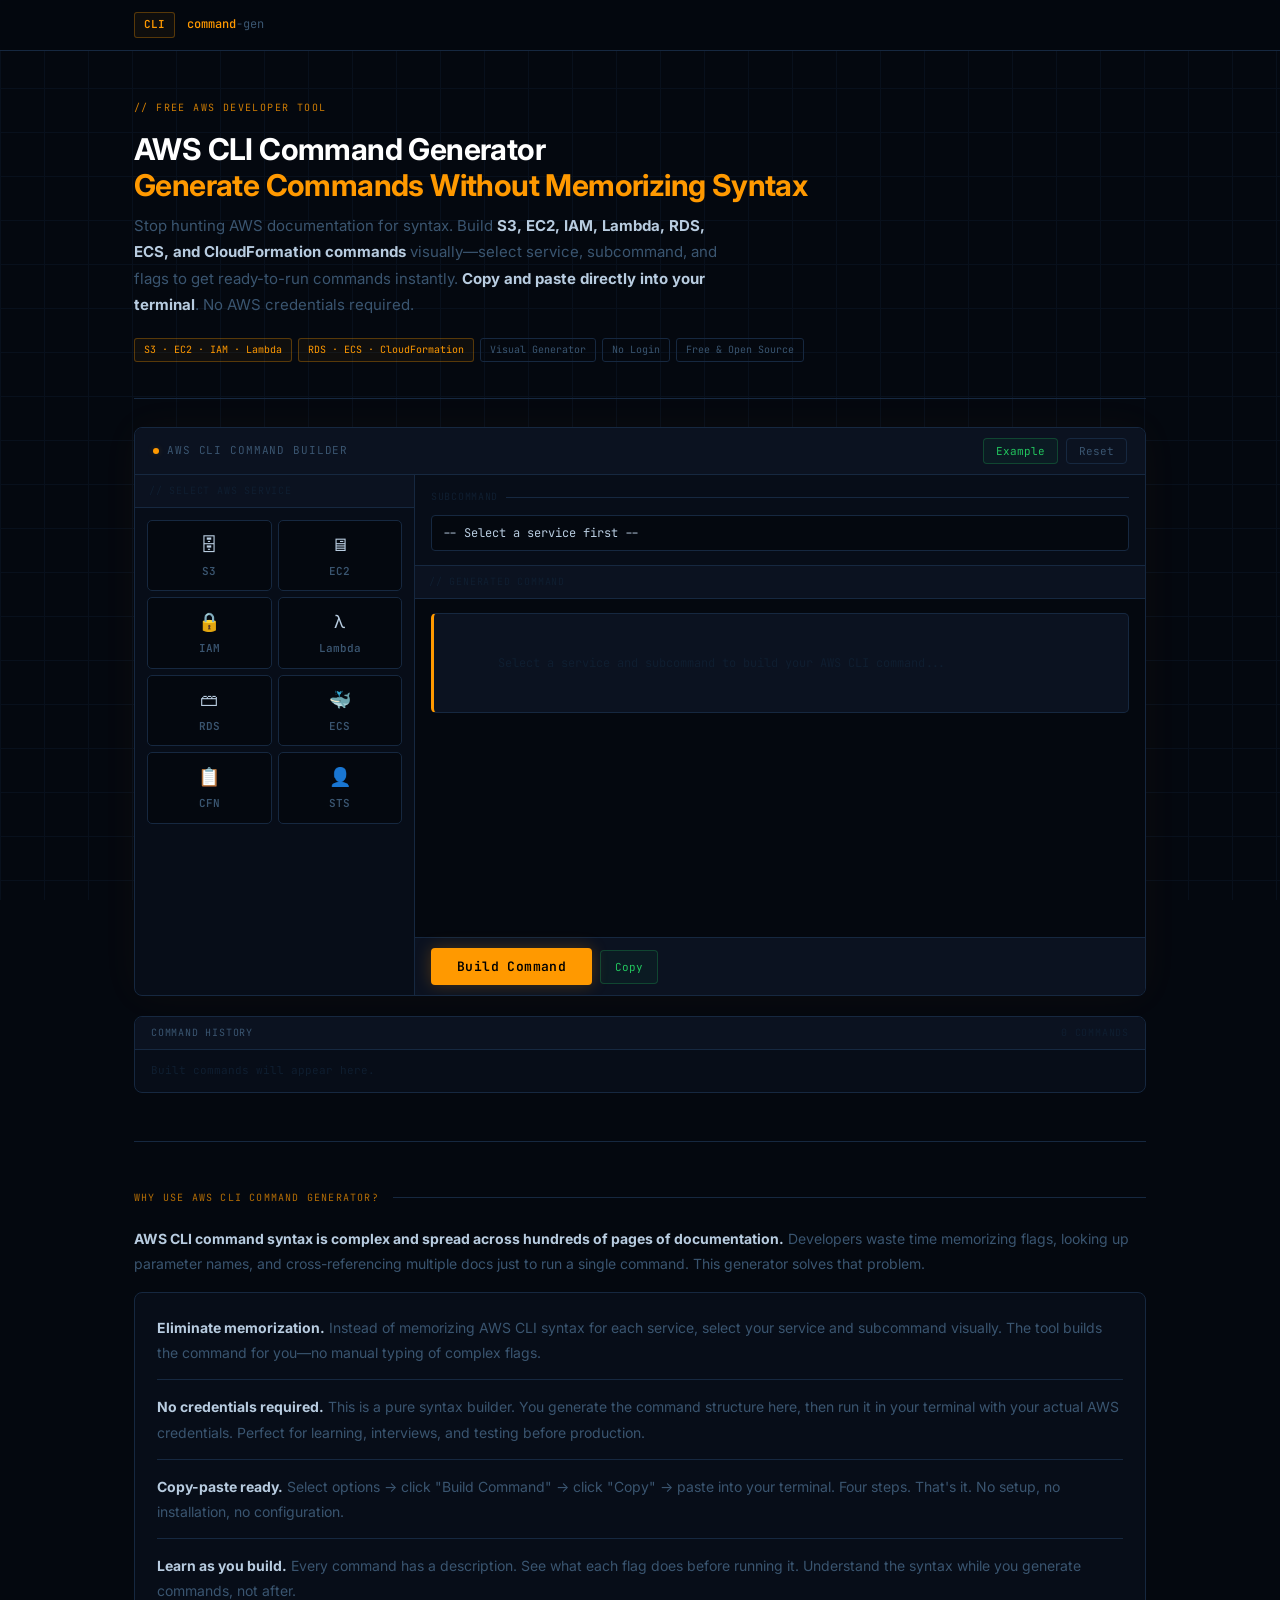
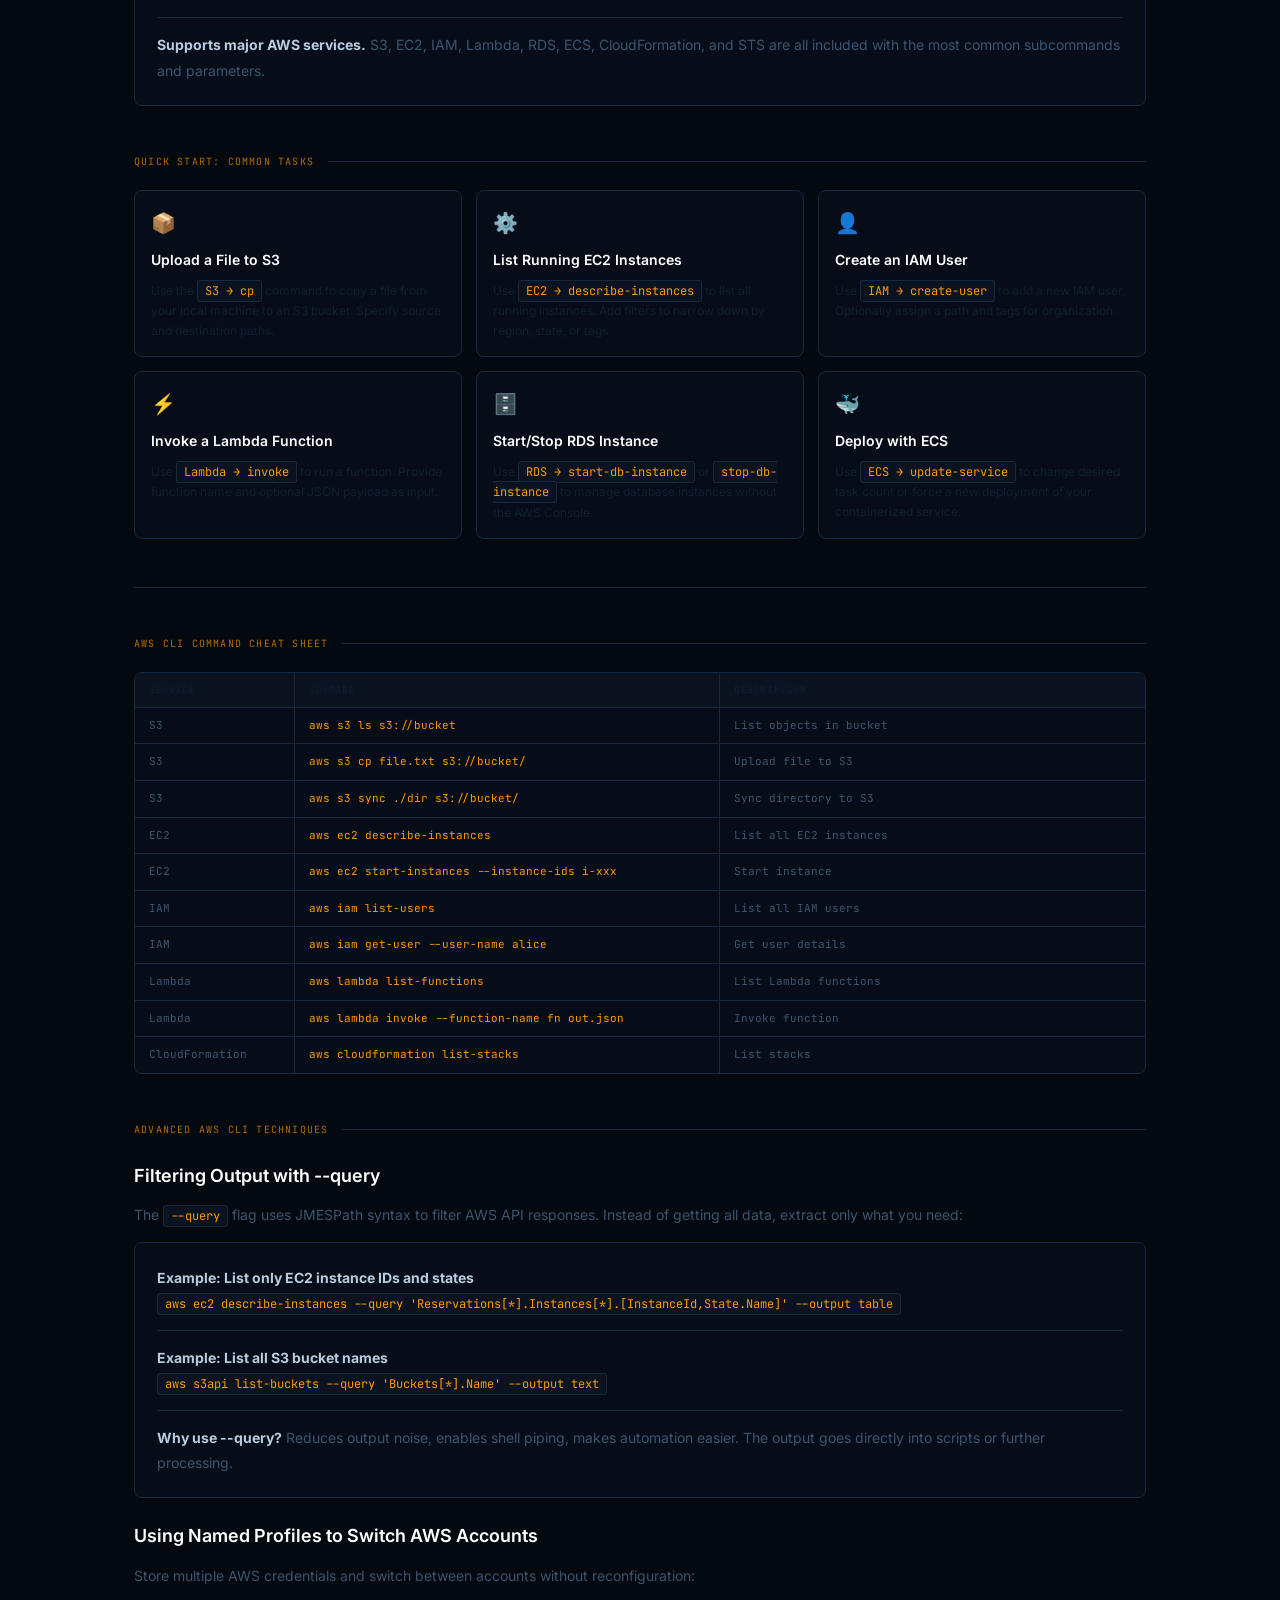
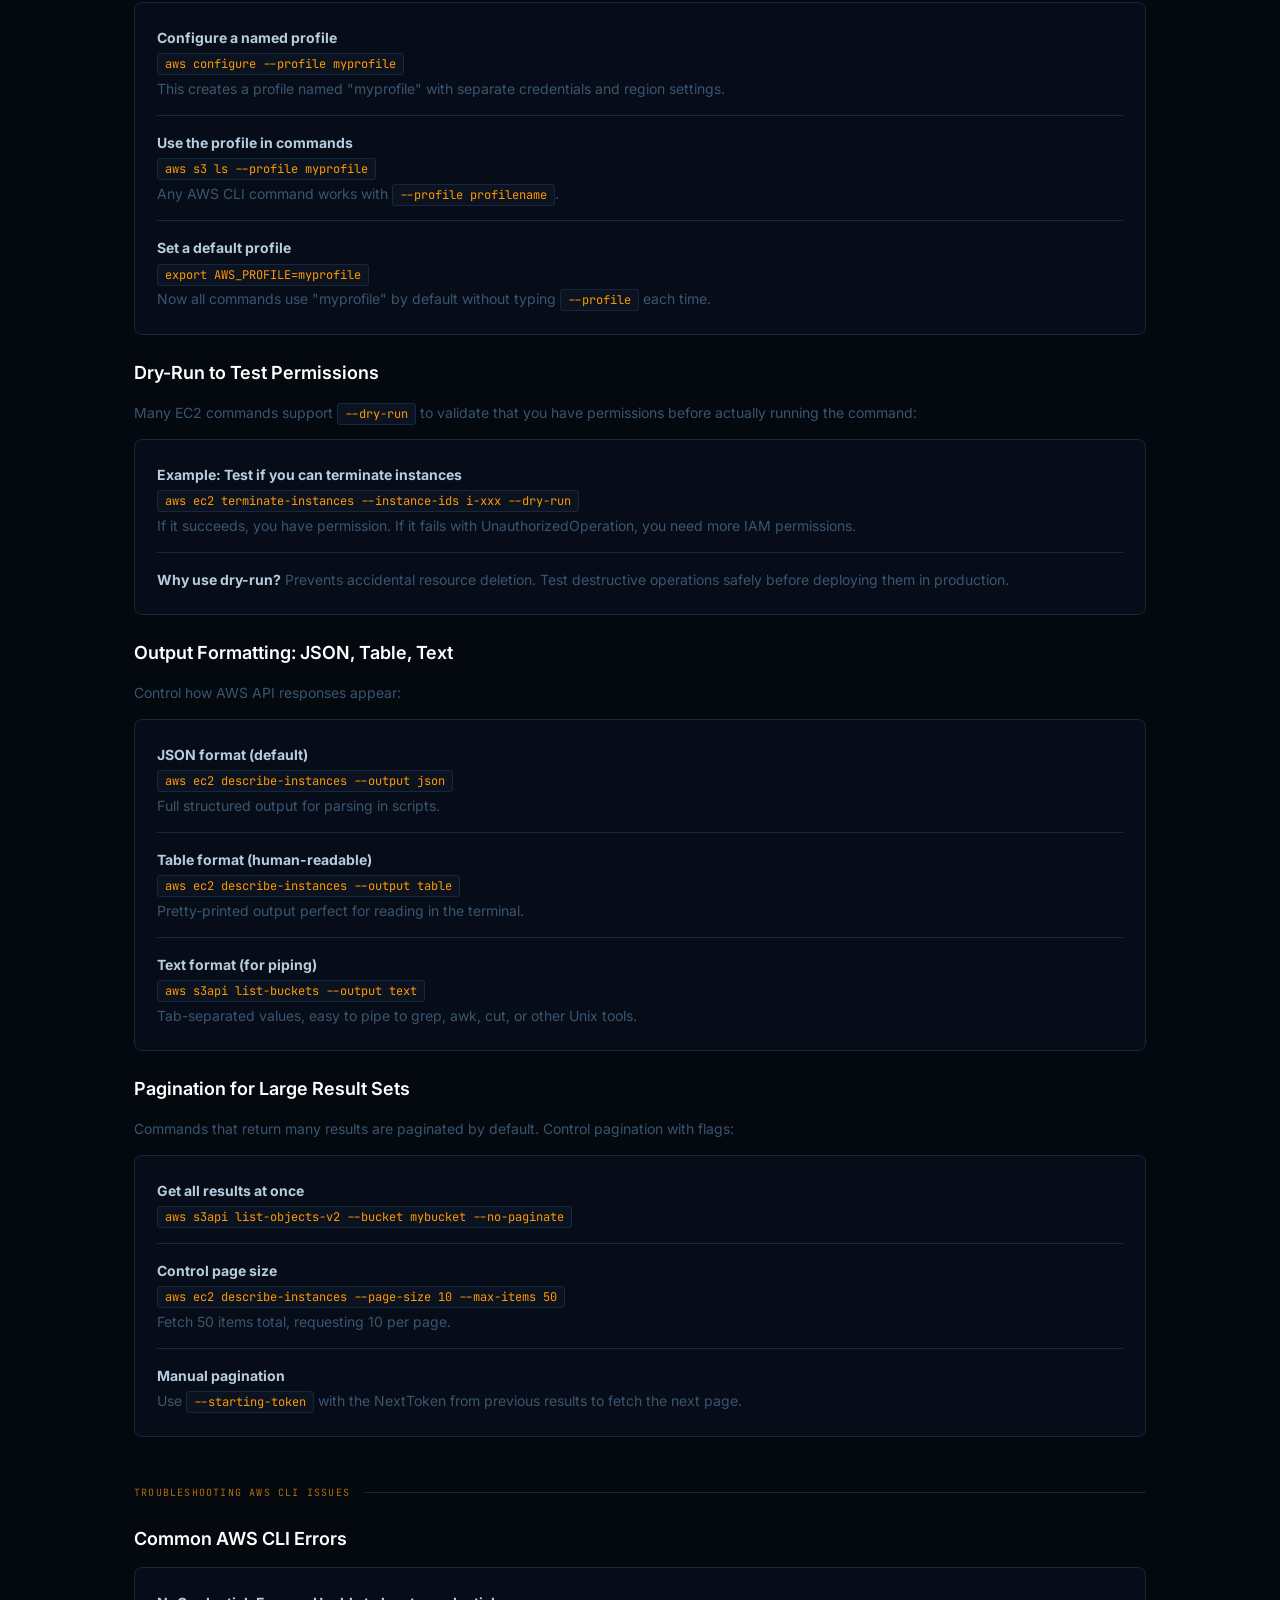
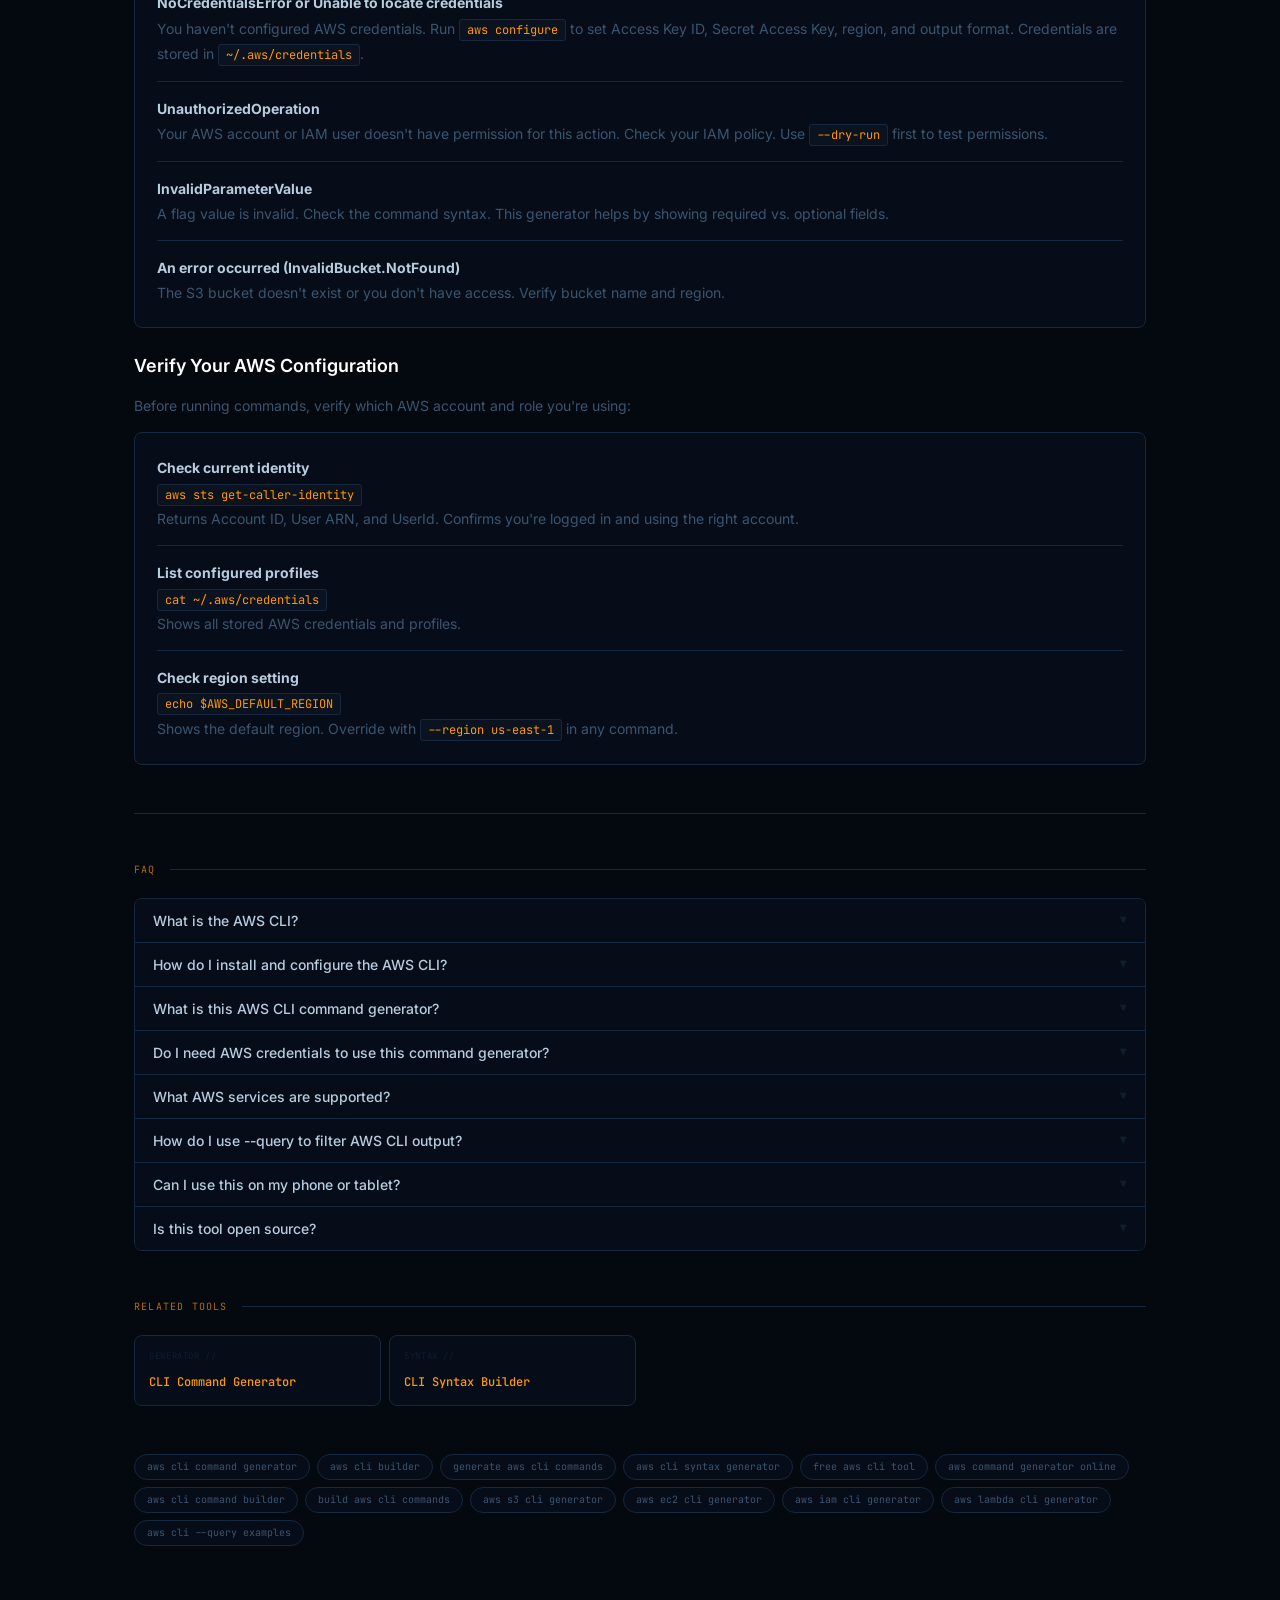
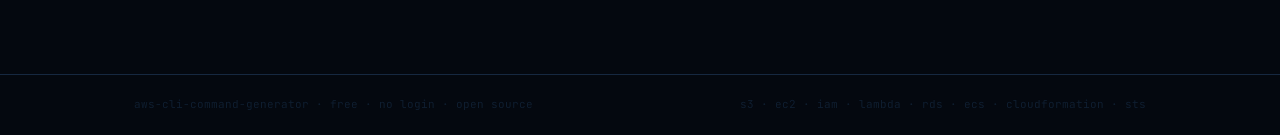
==== commit 509b8ab1: "Pivote de kw. No tan drástico." ====
--- a/index.html
+++ b/index.html
@@ -7,16 +7,16 @@
 <meta name="google-site-verification" content="PkLa_ViOo6FAHpvh8SacceMb95o9tePRdrqLNBz9X1M" />
 <meta name="robots" content="index, follow">
 
-<title>AWS CLI Command Generator – Free Online Builder Tool</title>
-
-<meta name="description" content="Free AWS CLI command generator. Build S3, EC2, IAM, Lambda, RDS commands visually—no syntax memorization needed. Generate ready-to-run AWS CLI commands instantly online.">
+<title>AWS CLI Command Generator – Free Syntax Builder for S3, EC2, IAM, Lambda</title>
+
+<meta name="description" content="Free AWS CLI command generator for S3, EC2, IAM, Lambda, RDS & more. Build CLI commands visually without memorizing syntax. Copy-paste ready-to-run commands instantly.">
 
 <meta name="keywords" content="aws cli command generator, aws cli builder, generate aws cli commands, aws cli syntax generator, free aws cli tool, aws command generator online, aws cli command builder, build aws cli commands">
 
 <link rel="canonical" href="https://franrivalbigprojects.github.io/aws-cli-tools/">
 
-<meta property="og:title" content="AWS CLI Command Generator – Free Online Builder">
-<meta property="og:description" content="Generate AWS CLI commands for S3, EC2, IAM, Lambda, RDS instantly. Visual builder, no login required.">
+<meta property="og:title" content="AWS CLI Command Generator – Free Syntax Builder">
+<meta property="og:description" content="Generate AWS CLI commands for S3, EC2, IAM, Lambda, RDS visually. No memorization, no login required.">
 <meta property="og:type" content="website">
 
 <link rel="preconnect" href="https://fonts.googleapis.com">
@@ -825,14 +825,14 @@
 
   <section class="hero">
     <p class="hero-eyebrow">// Free AWS Developer Tool</p>
-    <h1><em>AWS CLI Command Generator</em><br>Visual Builder for AWS CLI Syntax</h1>
+    <h1>AWS CLI Command Generator<br><em>Generate Commands Without Memorizing Syntax</em></h1>
     <p class="hero-sub">
-      Stop memorizing AWS CLI syntax. Select a <strong>service, subcommand, and flags</strong> to generate ready-to-run commands instantly. <strong>No credentials needed</strong> — perfect for learning, demos, and interviews.
+      Stop hunting AWS documentation for syntax. Build <strong>S3, EC2, IAM, Lambda, RDS, ECS, and CloudFormation commands</strong> visually—select service, subcommand, and flags to get ready-to-run commands instantly. <strong>Copy and paste directly into your terminal</strong>. No AWS credentials required.
     </p>
     <div class="pill-row">
-      <span class="pill pill-aws">S3 · EC2 · IAM</span>
-      <span class="pill pill-aws">Lambda · RDS · ECS</span>
-      <span class="pill pill-dim">Visual Builder</span>
+      <span class="pill pill-aws">S3 · EC2 · IAM · Lambda</span>
+      <span class="pill pill-aws">RDS · ECS · CloudFormation</span>
+      <span class="pill pill-dim">Visual Generator</span>
       <span class="pill pill-dim">No Login</span>
       <span class="pill pill-dim">Free & Open Source</span>
     </div>
@@ -864,7 +864,6 @@
   <!-- Command builder -->
 
   <div class="builder-right">
-
 
 <div class="cmd-section">
   <div class="cmd-section-label">Subcommand</div>
@@ -893,7 +892,6 @@
   </div>
 </div>
 
-
   </div>
 </div>
 
@@ -917,14 +915,16 @@
 
   <section class="content-section">
     <div class="sec-head">
-      <span class="sec-label">Why Use This Generator?</span>
+      <span class="sec-label">Why Use AWS CLI Command Generator?</span>
       <span class="sec-rule"></span>
     </div>
+    <p style="margin-bottom: 16px;"><strong>AWS CLI command syntax is complex and spread across hundreds of pages of documentation.</strong> Developers waste time memorizing flags, looking up parameter names, and cross-referencing multiple docs just to run a single command. This generator solves that problem.</p>
     <div class="dense-block">
-      <p><strong>Stop memorizing AWS CLI syntax.</strong> AWS documentation is vast and scattered. Instead of hunting through 10 pages of docs for one flag, select it visually.</p>
-      <p><strong>No AWS credentials required.</strong> This tool only generates syntax—you don't need credentials to learn or test commands. Perfect for interviews, demos, and training.</p>
-      <p><strong>Instant command generation.</strong> Select service → subcommand → flags → copy. No setup, no install, no configuration needed.</p>
-      <p><strong>Learn while building.</strong> The tool shows descriptions for each command. Understand what each flag does before running it in production.</p>
+      <p><strong>Eliminate memorization.</strong> Instead of memorizing AWS CLI syntax for each service, select your service and subcommand visually. The tool builds the command for you—no manual typing of complex flags.</p>
+      <p><strong>No credentials required.</strong> This is a pure syntax builder. You generate the command structure here, then run it in your terminal with your actual AWS credentials. Perfect for learning, interviews, and testing before production.</p>
+      <p><strong>Copy-paste ready.</strong> Select options → click "Build Command" → click "Copy" → paste into your terminal. Four steps. That's it. No setup, no installation, no configuration.</p>
+      <p><strong>Learn as you build.</strong> Every command has a description. See what each flag does before running it. Understand the syntax while you generate commands, not after.</p>
+      <p><strong>Supports major AWS services.</strong> S3, EC2, IAM, Lambda, RDS, ECS, CloudFormation, and STS are all included with the most common subcommands and parameters.</p>
     </div>
   </section>
 
@@ -1005,7 +1005,6 @@
       <span class="sec-rule"></span>
     </div>
 
-
 <h2>Filtering Output with --query</h2>
 <p>The <code>--query</code> flag uses JMESPath syntax to filter AWS API responses. Instead of getting all data, extract only what you need:</p>
 <div class="dense-block">
@@ -1065,7 +1064,6 @@
   Use <code>--starting-token</code> with the NextToken from previous results to fetch the next page.</p>
 </div>
 
-
   </section>
 
   <!-- TROUBLESHOOTING -->
@@ -1075,7 +1073,6 @@
       <span class="sec-label">Troubleshooting AWS CLI Issues</span>
       <span class="sec-rule"></span>
     </div>
-
 
 <h2>Common AWS CLI Errors</h2>
 <div class="dense-block">
